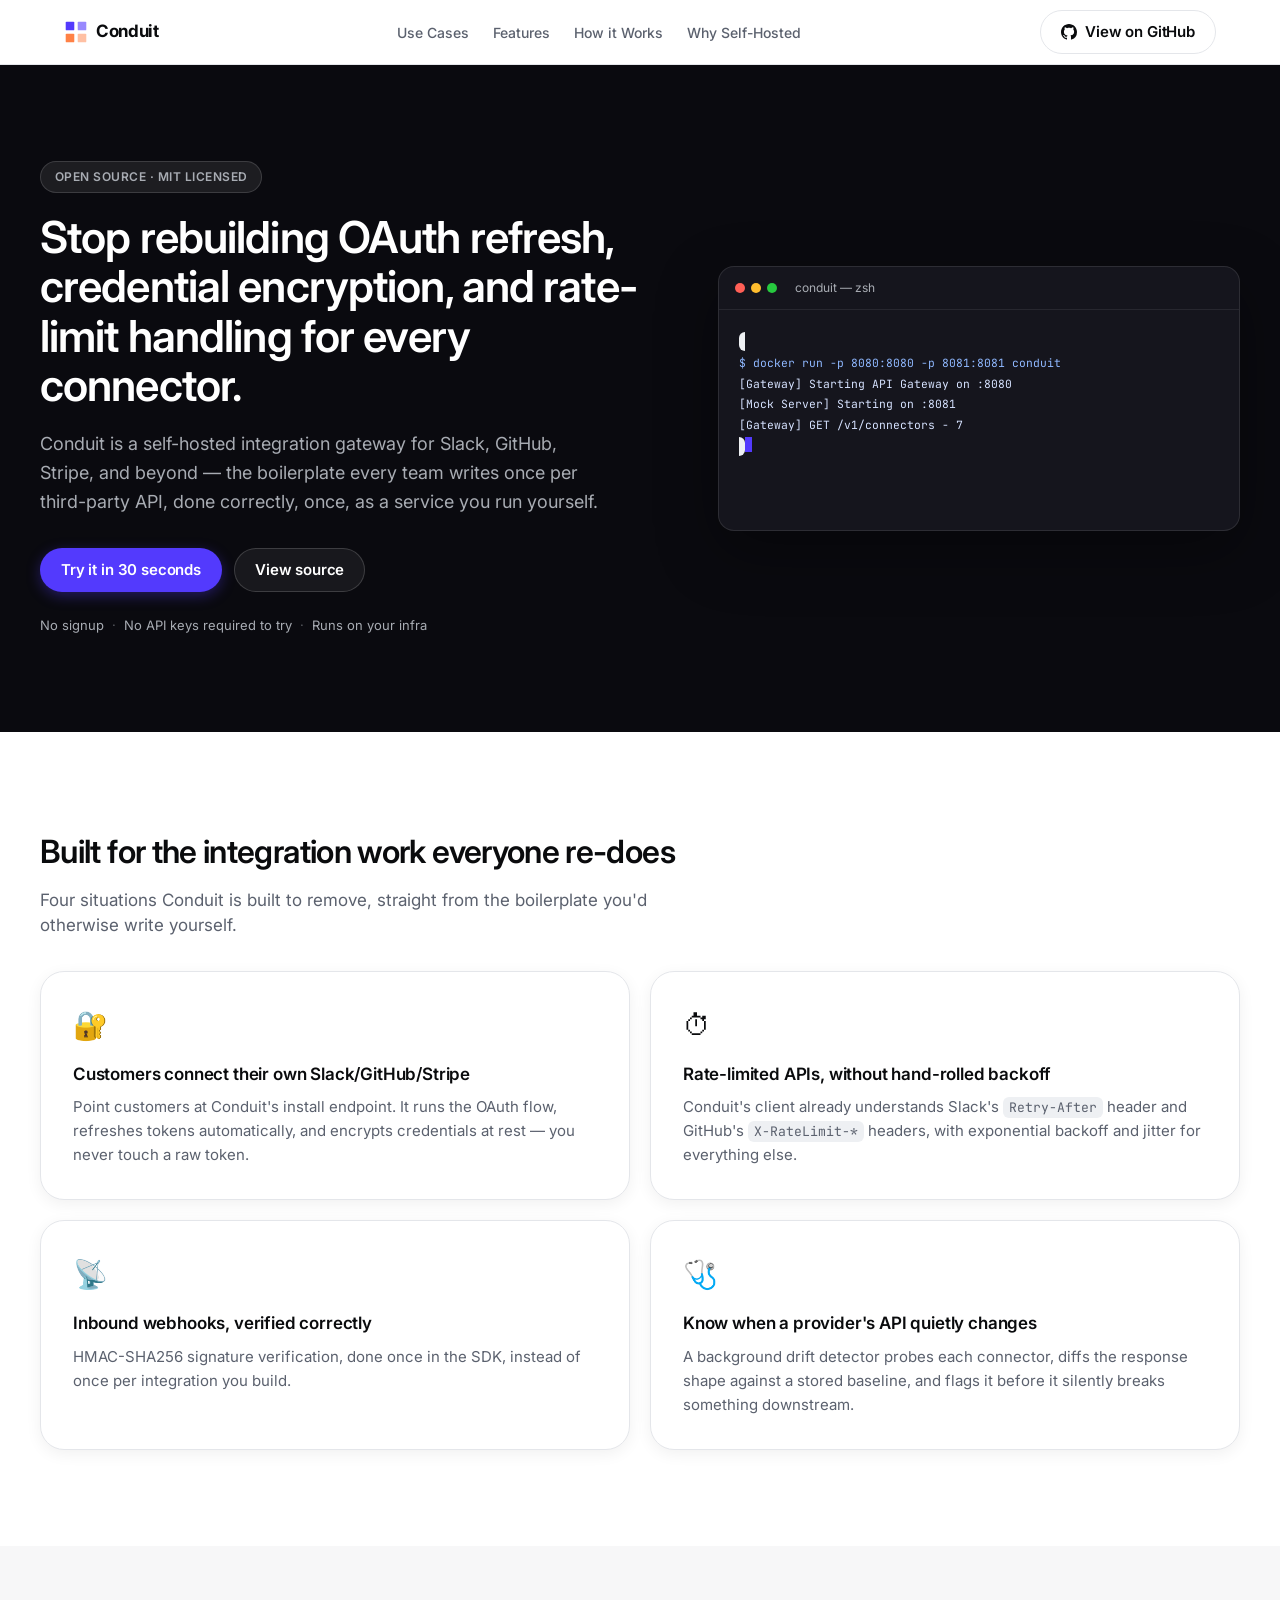
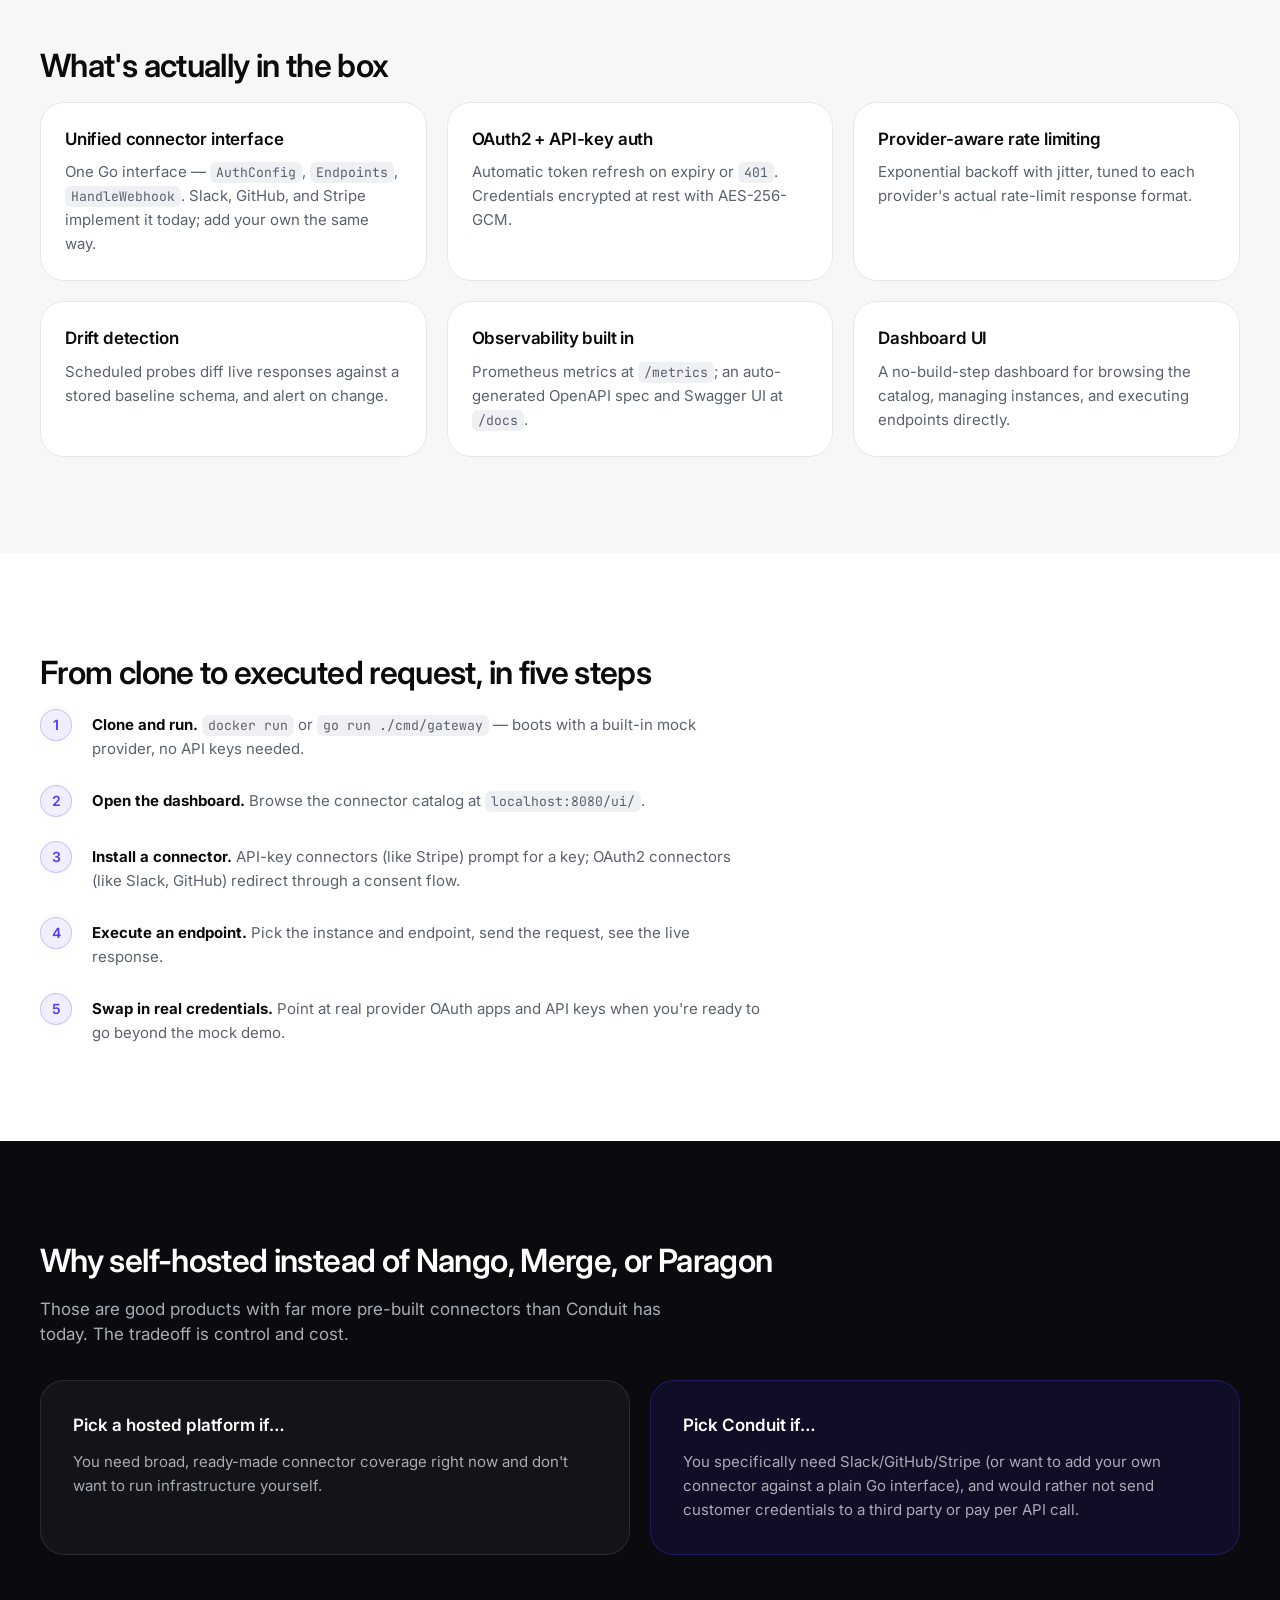
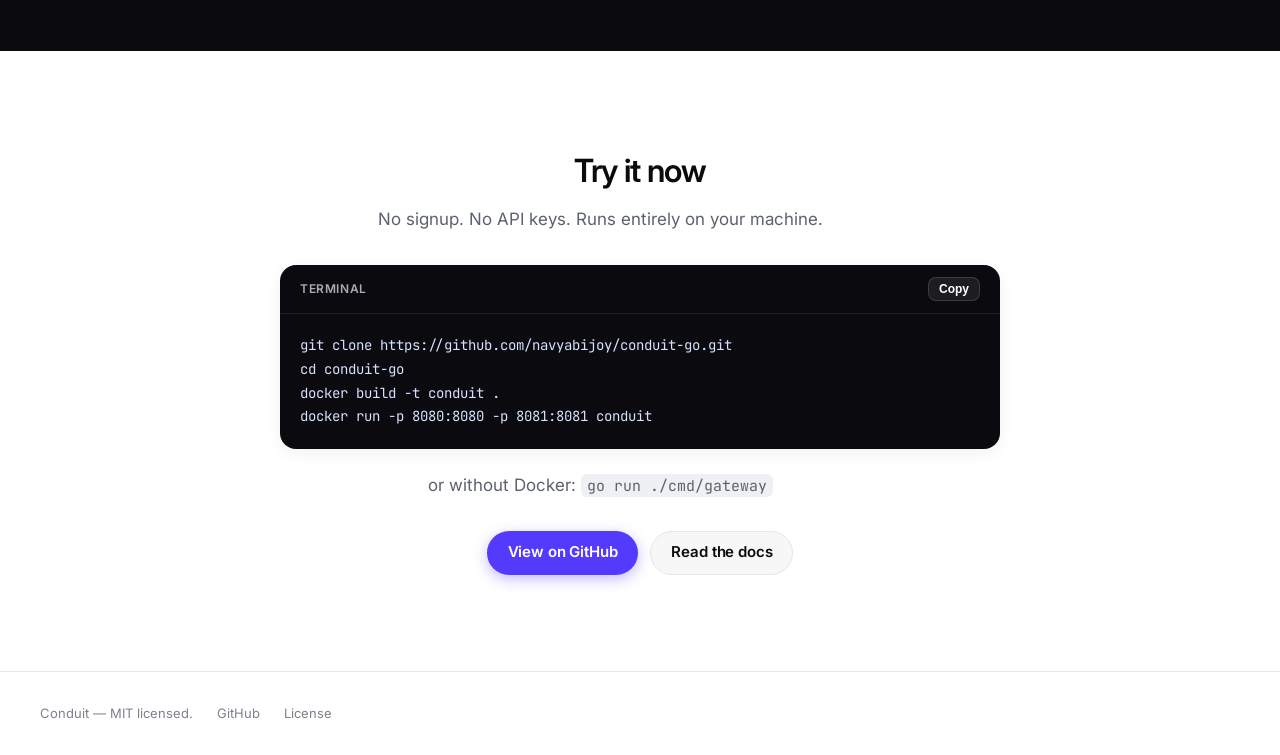
==== docs/index.html @ ed24e053 "Package Conduit for OSS self-hosting: Docker, license, landing page Add LICENSE (MIT), Dockerfile/.d" ====
<!DOCTYPE html>
<html lang="en">
<head>
  <meta charset="UTF-8" />
  <meta name="viewport" content="width=device-width, initial-scale=1.0" />
  <title>Conduit — Self-Hosted Integration Gateway</title>
  <meta name="description" content="A self-hosted integration gateway for Slack, GitHub, Stripe, and other third-party APIs. OAuth refresh, encrypted credential storage, and rate-limit handling — done once, run yourself." />
  <link rel="preconnect" href="https://fonts.googleapis.com" />
  <link rel="preconnect" href="https://fonts.gstatic.com" crossorigin />
  <link href="https://fonts.googleapis.com/css2?family=Inter:wght@400;500;600;700&family=JetBrains+Mono:wght@400;500&display=swap" rel="stylesheet" />
  <link rel="stylesheet" href="style.css" />
</head>
<body>

  <!-- ── Nav ── -->
  <header class="nav">
    <div class="nav-inner">
      <a href="#top" class="nav-brand">
        <svg viewBox="0 0 28 28" fill="none" xmlns="http://www.w3.org/2000/svg" aria-hidden="true" class="nav-logo">
          <rect x="2" y="2" width="10" height="10" rx="1" fill="#533AFD"/>
          <rect x="16" y="2" width="10" height="10" rx="1" fill="#533AFD" opacity="0.6"/>
          <rect x="2" y="16" width="10" height="10" rx="1" fill="#FF6118" opacity="0.8"/>
          <rect x="16" y="16" width="10" height="10" rx="1" fill="#FF6118" opacity="0.4"/>
        </svg>
        Conduit
      </a>
      <nav class="nav-links">
        <a href="#use-cases">Use Cases</a>
        <a href="#features">Features</a>
        <a href="#how-it-works">How it Works</a>
        <a href="#compare">Why Self-Hosted</a>
      </nav>
      <a href="https://github.com/navyabijoy/conduit-go" class="btn btn-outline nav-cta" target="_blank" rel="noopener">
        <svg viewBox="0 0 16 16" width="16" height="16" fill="currentColor" aria-hidden="true"><path d="M8 0C3.58 0 0 3.58 0 8c0 3.54 2.29 6.53 5.47 7.59.4.07.55-.17.55-.38 0-.19-.01-.82-.01-1.49-2.01.37-2.53-.49-2.69-.94-.09-.23-.48-.94-.82-1.13-.28-.15-.68-.52-.01-.53.63-.01 1.08.58 1.23.82.72 1.21 1.87.87 2.33.66.07-.52.28-.87.51-1.07-1.78-.2-3.64-.89-3.64-3.95 0-.87.31-1.59.82-2.15-.08-.2-.36-1.02.08-2.12 0 0 .67-.21 2.2.82.64-.18 1.32-.27 2-.27.68 0 1.36.09 2 .27 1.53-1.04 2.2-.82 2.2-.82.44 1.1.16 1.92.08 2.12.51.56.82 1.27.82 2.15 0 3.07-1.87 3.75-3.65 3.95.29.25.54.73.54 1.48 0 1.07-.02 1.93-.02 2.2 0 .21.15.46.55.38A8.01 8.01 0 0 0 16 8c0-4.42-3.58-8-8-8Z"/></svg>
        View on GitHub
      </a>
    </div>
  </header>

  <!-- ── Hero ── -->
  <section class="hero" id="top">
    <div class="hero-inner">
      <div class="hero-copy">
        <span class="badge-pill">Open source · MIT licensed</span>
        <h1>Stop rebuilding OAuth refresh, credential encryption, and rate-limit handling for every connector.</h1>
        <p class="hero-sub">Conduit is a self-hosted integration gateway for Slack, GitHub, Stripe, and beyond — the boilerplate every team writes once per third-party API, done correctly, once, as a service you run yourself.</p>
        <div class="hero-actions">
          <a href="#quickstart" class="btn btn-primary">Try it in 30 seconds</a>
          <a href="https://github.com/navyabijoy/conduit-go" class="btn btn-secondary" target="_blank" rel="noopener">View source</a>
        </div>
        <div class="hero-meta">
          <span>No signup</span><span class="dot">·</span><span>No API keys required to try</span><span class="dot">·</span><span>Runs on your infra</span>
        </div>
      </div>

      <div class="hero-visual" aria-hidden="true">
        <div class="terminal">
          <div class="terminal-bar">
            <span class="dot red"></span><span class="dot yellow"></span><span class="dot green"></span>
            <span class="terminal-title">conduit — zsh</span>
          </div>
          <pre class="terminal-body"><code id="terminal-code"></code><span class="cursor">&#8203;</span></pre>
        </div>
      </div>
    </div>
  </section>

  <!-- ── Use Cases ── -->
  <section class="section" id="use-cases">
    <div class="section-inner">
      <h2>Built for the integration work everyone re-does</h2>
      <p class="section-lead">Four situations Conduit is built to remove, straight from the boilerplate you'd otherwise write yourself.</p>
      <div class="grid grid-2">
        <div class="feature-card">
          <div class="feature-icon">🔐</div>
          <h3>Customers connect their own Slack/GitHub/Stripe</h3>
          <p>Point customers at Conduit's install endpoint. It runs the OAuth flow, refreshes tokens automatically, and encrypts credentials at rest — you never touch a raw token.</p>
        </div>
        <div class="feature-card">
          <div class="feature-icon">⏱</div>
          <h3>Rate-limited APIs, without hand-rolled backoff</h3>
          <p>Conduit's client already understands Slack's <code>Retry-After</code> header and GitHub's <code>X-RateLimit-*</code> headers, with exponential backoff and jitter for everything else.</p>
        </div>
        <div class="feature-card">
          <div class="feature-icon">📡</div>
          <h3>Inbound webhooks, verified correctly</h3>
          <p>HMAC-SHA256 signature verification, done once in the SDK, instead of once per integration you build.</p>
        </div>
        <div class="feature-card">
          <div class="feature-icon">🩺</div>
          <h3>Know when a provider's API quietly changes</h3>
          <p>A background drift detector probes each connector, diffs the response shape against a stored baseline, and flags it before it silently breaks something downstream.</p>
        </div>
      </div>
    </div>
  </section>

  <!-- ── Features ── -->
  <section class="section section-alt" id="features">
    <div class="section-inner">
      <h2>What's actually in the box</h2>
      <div class="grid grid-3">
        <div class="feature-card feature-card--flat">
          <h3>Unified connector interface</h3>
          <p>One Go interface — <code>AuthConfig</code>, <code>Endpoints</code>, <code>HandleWebhook</code>. Slack, GitHub, and Stripe implement it today; add your own the same way.</p>
        </div>
        <div class="feature-card feature-card--flat">
          <h3>OAuth2 + API-key auth</h3>
          <p>Automatic token refresh on expiry or <code>401</code>. Credentials encrypted at rest with AES-256-GCM.</p>
        </div>
        <div class="feature-card feature-card--flat">
          <h3>Provider-aware rate limiting</h3>
          <p>Exponential backoff with jitter, tuned to each provider's actual rate-limit response format.</p>
        </div>
        <div class="feature-card feature-card--flat">
          <h3>Drift detection</h3>
          <p>Scheduled probes diff live responses against a stored baseline schema, and alert on change.</p>
        </div>
        <div class="feature-card feature-card--flat">
          <h3>Observability built in</h3>
          <p>Prometheus metrics at <code>/metrics</code>; an auto-generated OpenAPI spec and Swagger UI at <code>/docs</code>.</p>
        </div>
        <div class="feature-card feature-card--flat">
          <h3>Dashboard UI</h3>
          <p>A no-build-step dashboard for browsing the catalog, managing instances, and executing endpoints directly.</p>
        </div>
      </div>
    </div>
  </section>

  <!-- ── How it Works ── -->
  <section class="section" id="how-it-works">
    <div class="section-inner">
      <h2>From clone to executed request, in five steps</h2>
      <ol class="steps">
        <li><span class="step-num">1</span><div><strong>Clone and run.</strong> <code>docker run</code> or <code>go run ./cmd/gateway</code> — boots with a built-in mock provider, no API keys needed.</div></li>
        <li><span class="step-num">2</span><div><strong>Open the dashboard.</strong> Browse the connector catalog at <code>localhost:8080/ui/</code>.</div></li>
        <li><span class="step-num">3</span><div><strong>Install a connector.</strong> API-key connectors (like Stripe) prompt for a key; OAuth2 connectors (like Slack, GitHub) redirect through a consent flow.</div></li>
        <li><span class="step-num">4</span><div><strong>Execute an endpoint.</strong> Pick the instance and endpoint, send the request, see the live response.</div></li>
        <li><span class="step-num">5</span><div><strong>Swap in real credentials.</strong> Point at real provider OAuth apps and API keys when you're ready to go beyond the mock demo.</div></li>
      </ol>
    </div>
  </section>

  <!-- ── Why Self-Hosted ── -->
  <section class="section section-dark" id="compare">
    <div class="section-inner">
      <h2>Why self-hosted instead of Nango, Merge, or Paragon</h2>
      <p class="section-lead section-lead--dark">Those are good products with far more pre-built connectors than Conduit has today. The tradeoff is control and cost.</p>
      <div class="grid grid-2">
        <div class="compare-card">
          <h3>Pick a hosted platform if…</h3>
          <p>You need broad, ready-made connector coverage right now and don't want to run infrastructure yourself.</p>
        </div>
        <div class="compare-card compare-card--accent">
          <h3>Pick Conduit if…</h3>
          <p>You specifically need Slack/GitHub/Stripe (or want to add your own connector against a plain Go interface), and would rather not send customer credentials to a third party or pay per API call.</p>
        </div>
      </div>
    </div>
  </section>

  <!-- ── Quickstart / CTA ── -->
  <section class="section" id="quickstart">
    <div class="section-inner section-inner--narrow">
      <h2>Try it now</h2>
      <p class="section-lead">No signup. No API keys. Runs entirely on your machine.</p>
      <div class="code-block">
        <div class="code-block-header">
          <span>Terminal</span>
          <button class="copy-btn" id="copy-btn" type="button">Copy</button>
        </div>
        <pre><code id="quickstart-code">git clone https://github.com/navyabijoy/conduit-go.git
cd conduit-go
docker build -t conduit .
docker run -p 8080:8080 -p 8081:8081 conduit</code></pre>
      </div>
      <p class="section-lead" style="margin-top: var(--space-6);">or without Docker: <code>go run ./cmd/gateway</code></p>
      <div class="hero-actions" style="justify-content:center; margin-top: var(--space-8);">
        <a href="https://github.com/navyabijoy/conduit-go" class="btn btn-primary" target="_blank" rel="noopener">View on GitHub</a>
        <a href="https://github.com/navyabijoy/conduit-go#readme" class="btn btn-secondary" target="_blank" rel="noopener">Read the docs</a>
      </div>
    </div>
  </section>

  <!-- ── Footer ── -->
  <footer class="footer">
    <div class="footer-inner">
      <span>Conduit — MIT licensed.</span>
      <a href="https://github.com/navyabijoy/conduit-go" target="_blank" rel="noopener">GitHub</a>
      <a href="https://github.com/navyabijoy/conduit-go/blob/main/LICENSE" target="_blank" rel="noopener">License</a>
    </div>
  </footer>

  <script src="app.js"></script>
</body>
</html>
---- docs/style.css ----
/* ─────────────────────────────────────────────────────────────────────────────
   Conduit — Landing Page
   Structure/spacing/hierarchy inspired by DESIGN.md (editorial pacing, pill CTAs,
   single-accent scarcity, dark hero band); colors are Conduit's own brand
   (purple #533AFD / orange #FF6118), not Coinbase's.
───────────────────────────────────────────────────────────────────────────── */

*, *::before, *::after { box-sizing: border-box; margin: 0; padding: 0; }

:root {
  --accent: #533AFD;
  --accent-hover: #6B52FF;
  --accent-subtle: rgba(83, 58, 253, 0.08);
  --accent-border: rgba(83, 58, 253, 0.25);
  --orange: #FF6118;

  --ink: #0a0b0d;
  --body: #5b616e;
  --muted: #7c828a;
  --hairline: #e4e6ea;
  --hairline-soft: #eef0f3;
  --canvas: #ffffff;
  --surface-soft: #f7f7f8;
  --surface-dark: #0a0a0f;
  --surface-dark-elevated: #15151d;
  --on-dark: #ffffff;
  --on-dark-soft: #a8acb3;

  --space-2: 8px;
  --space-3: 12px;
  --space-4: 16px;
  --space-5: 20px;
  --space-6: 24px;
  --space-8: 32px;
  --space-10: 40px;
  --space-section: 96px;

  --radius-sm: 8px;
  --radius-md: 12px;
  --radius-lg: 16px;
  --radius-xl: 24px;
  --radius-pill: 100px;

  --shadow-soft: 0 4px 16px rgba(10, 10, 15, 0.06);
  --shadow-dark: 0 20px 60px rgba(0, 0, 0, 0.35);

  --font: "Inter", -apple-system, BlinkMacSystemFont, "Segoe UI", sans-serif;
  --mono: "JetBrains Mono", "SFMono-Regular", "Fira Mono", monospace;

  --ease-out: cubic-bezier(0.16, 1, 0.3, 1);
}

@media (prefers-reduced-motion: reduce) {
  *, *::before, *::after {
    animation-duration: 0.001ms !important;
    animation-iteration-count: 1 !important;
    transition-duration: 0.001ms !important;
    scroll-behavior: auto !important;
  }
}

html { scroll-behavior: smooth; }

body {
  font-family: var(--font);
  color: var(--ink);
  background: var(--canvas);
  -webkit-font-smoothing: antialiased;
  -moz-osx-font-smoothing: grayscale;
  line-height: 1.5;
}

a { color: inherit; text-decoration: none; }
code {
  font-family: var(--mono);
  font-size: 0.875em;
  background: var(--hairline-soft);
  padding: 2px 6px;
  border-radius: 6px;
}

a:focus-visible, button:focus-visible {
  outline: 2px solid var(--accent);
  outline-offset: 2px;
  border-radius: 4px;
}

/* ─── Nav ──────────────────────────────────────────────────────────────────── */
.nav {
  position: sticky;
  top: 0;
  z-index: 100;
  background: rgba(255, 255, 255, 0.85);
  backdrop-filter: blur(10px);
  border-bottom: 1px solid var(--hairline);
}
.nav-inner {
  max-width: 1200px;
  margin: 0 auto;
  height: 64px;
  padding: 0 var(--space-6);
  display: flex;
  align-items: center;
  justify-content: space-between;
  gap: var(--space-6);
}
.nav-brand {
  display: flex;
  align-items: center;
  gap: var(--space-2);
  font-weight: 700;
  font-size: 1.0625rem;
  letter-spacing: -0.02em;
}
.nav-logo { width: 24px; height: 24px; }
.nav-links {
  display: flex;
  gap: var(--space-6);
  font-size: 0.875rem;
  font-weight: 500;
  color: var(--body);
}
.nav-links a { transition: color 0.15s; }
.nav-links a:hover { color: var(--ink); }
.nav-cta { flex-shrink: 0; }

@media (max-width: 860px) {
  .nav-links { display: none; }
}

/* ─── Buttons ──────────────────────────────────────────────────────────────── */
.btn {
  display: inline-flex;
  align-items: center;
  justify-content: center;
  gap: var(--space-2);
  height: 44px;
  padding: 0 var(--space-5);
  border-radius: var(--radius-pill);
  font-size: 0.9375rem;
  font-weight: 600;
  letter-spacing: -0.01em;
  border: 1px solid transparent;
  cursor: pointer;
  transition: transform 0.15s var(--ease-out), box-shadow 0.15s, background 0.15s, border-color 0.15s;
  white-space: nowrap;
}
.btn-primary {
  background: var(--accent);
  color: #fff;
  box-shadow: 0 4px 14px rgba(83, 58, 253, 0.35);
}
.btn-primary:hover { background: var(--accent-hover); transform: translateY(-1px); }
.btn-secondary {
  background: var(--surface-soft);
  color: var(--ink);
  border-color: var(--hairline);
}
.btn-secondary:hover { border-color: var(--body); }
.btn-outline {
  background: transparent;
  color: var(--ink);
  border-color: var(--hairline);
}
.btn-outline:hover { border-color: var(--body); background: var(--surface-soft); }

/* ─── Hero ─────────────────────────────────────────────────────────────────── */
.hero {
  background: var(--surface-dark);
  color: var(--on-dark);
  padding: var(--space-section) var(--space-6);
  overflow: hidden;
}
.hero-inner {
  max-width: 1200px;
  margin: 0 auto;
  display: grid;
  grid-template-columns: 1.1fr 0.9fr;
  gap: var(--space-10);
  align-items: center;
}
.hero-copy {
  animation: fadeUp 0.6s var(--ease-out) backwards;
}
.badge-pill {
  display: inline-flex;
  align-items: center;
  font-size: 0.75rem;
  font-weight: 600;
  letter-spacing: 0.04em;
  text-transform: uppercase;
  background: rgba(255, 255, 255, 0.08);
  border: 1px solid rgba(255, 255, 255, 0.14);
  color: var(--on-dark-soft);
  padding: 6px 14px;
  border-radius: var(--radius-pill);
  margin-bottom: var(--space-5);
}
.hero h1 {
  font-size: 2.75rem;
  font-weight: 600;
  line-height: 1.12;
  letter-spacing: -0.02em;
  margin-bottom: var(--space-5);
}
.hero-sub {
  font-size: 1.125rem;
  color: var(--on-dark-soft);
  line-height: 1.6;
  max-width: 560px;
  margin-bottom: var(--space-8);
}
.hero-actions { display: flex; gap: var(--space-3); flex-wrap: wrap; }
.hero .btn-secondary { background: rgba(255,255,255,0.06); color: var(--on-dark); border-color: rgba(255,255,255,0.16); }
.hero .btn-secondary:hover { border-color: rgba(255,255,255,0.35); }
.hero-meta {
  margin-top: var(--space-6);
  display: flex;
  gap: var(--space-2);
  align-items: center;
  font-size: 0.8125rem;
  color: var(--on-dark-soft);
  flex-wrap: wrap;
}
.hero-meta .dot { opacity: 0.5; }

.hero-visual {
  animation: fadeUp 0.6s var(--ease-out) 0.1s backwards;
}
.terminal {
  background: var(--surface-dark-elevated);
  border: 1px solid rgba(255,255,255,0.1);
  border-radius: var(--radius-lg);
  box-shadow: var(--shadow-dark);
  overflow: hidden;
}
.terminal-bar {
  display: flex;
  align-items: center;
  gap: 6px;
  padding: var(--space-3) var(--space-4);
  border-bottom: 1px solid rgba(255,255,255,0.08);
}
.terminal-bar .dot { width: 10px; height: 10px; border-radius: 50%; }
.terminal-bar .dot.red { background: #ff5f56; }
.terminal-bar .dot.yellow { background: #ffbd2e; }
.terminal-bar .dot.green { background: #27c93f; }
.terminal-title {
  margin-left: var(--space-3);
  font-size: 0.75rem;
  color: var(--on-dark-soft);
}
.terminal-body {
  padding: var(--space-5);
  font-family: var(--mono);
  font-size: 0.8125rem;
  line-height: 1.8;
  color: #d6e2ff;
  min-height: 220px;
  white-space: pre-wrap;
  word-break: break-word;
}
.terminal-body .prompt { color: #8fb8ff; }
.cursor {
  display: inline-block;
  width: 7px;
  height: 15px;
  background: var(--accent);
  vertical-align: -2px;
  animation: blink 1s step-end infinite;
}
@keyframes blink { 50% { opacity: 0; } }
@keyframes fadeUp {
  from { opacity: 0; transform: translateY(10px); }
  to   { opacity: 1; transform: translateY(0); }
}

@media (max-width: 900px) {
  .hero-inner { grid-template-columns: 1fr; }
  .hero h1 { font-size: 2.1rem; }
}

/* ─── Sections ─────────────────────────────────────────────────────────────── */
.section { padding: var(--space-section) var(--space-6); }
.section-alt { background: var(--surface-soft); }
.section-dark { background: var(--surface-dark); color: var(--on-dark); }
.section-inner { max-width: 1200px; margin: 0 auto; }
.section-inner--narrow { max-width: 720px; text-align: center; }

.section h2 {
  font-size: 2rem;
  font-weight: 600;
  letter-spacing: -0.02em;
  margin-bottom: var(--space-3);
}
.section-lead {
  font-size: 1.0625rem;
  color: var(--body);
  max-width: 640px;
  margin-bottom: var(--space-8);
}
.section-lead--dark { color: var(--on-dark-soft); }

/* ─── Grids & Cards ────────────────────────────────────────────────────────── */
.grid { display: grid; gap: var(--space-5); }
.grid-2 { grid-template-columns: repeat(2, 1fr); }
.grid-3 { grid-template-columns: repeat(3, 1fr); }
@media (max-width: 860px) {
  .grid-2, .grid-3 { grid-template-columns: 1fr; }
}

.feature-card {
  background: var(--canvas);
  border: 1px solid var(--hairline);
  border-radius: var(--radius-xl);
  padding: var(--space-8);
  box-shadow: var(--shadow-soft);
  transition: transform 0.2s var(--ease-out), box-shadow 0.2s;
}
/* Content is visible by default — JS opts individual cards into a pre-reveal
   hidden state (see app.js) only for cards it can guarantee it will animate
   back in. This avoids permanently-invisible content if IntersectionObserver
   never fires (slow scroll, crawlers, screenshot tools). */
.feature-card.pre-reveal { opacity: 0; transform: translateY(10px); }
.feature-card.in-view {
  animation: fadeUp 0.5s var(--ease-out) forwards;
}
.feature-card:hover { transform: translateY(-3px); box-shadow: 0 10px 30px rgba(10,10,15,0.1); }
.feature-icon { font-size: 1.75rem; margin-bottom: var(--space-4); }
.feature-card h3 { font-size: 1.0625rem; font-weight: 600; margin-bottom: var(--space-2); letter-spacing: -0.01em; }
.feature-card p { color: var(--body); font-size: 0.9375rem; line-height: 1.6; }

.feature-card--flat { padding: var(--space-6); box-shadow: none; }

.compare-card {
  background: rgba(255,255,255,0.04);
  border: 1px solid rgba(255,255,255,0.1);
  border-radius: var(--radius-xl);
  padding: var(--space-8);
}
.compare-card h3 { font-size: 1.0625rem; font-weight: 600; margin-bottom: var(--space-3); }
.compare-card p { color: var(--on-dark-soft); font-size: 0.9375rem; line-height: 1.6; }
.compare-card--accent { border-color: var(--accent-border); background: rgba(83,58,253,0.1); }

/* ─── Steps ────────────────────────────────────────────────────────────────── */
.steps { list-style: none; display: flex; flex-direction: column; gap: var(--space-6); max-width: 720px; }
.steps li { display: flex; gap: var(--space-5); align-items: flex-start; }
.step-num {
  flex-shrink: 0;
  width: 32px;
  height: 32px;
  border-radius: 50%;
  background: var(--accent-subtle);
  color: var(--accent);
  border: 1px solid var(--accent-border);
  display: flex;
  align-items: center;
  justify-content: center;
  font-weight: 600;
  font-size: 0.875rem;
}
.steps li div { color: var(--body); font-size: 0.9375rem; line-height: 1.6; padding-top: 4px; }
.steps li strong { color: var(--ink); }

/* ─── Code block ───────────────────────────────────────────────────────────── */
.code-block {
  background: var(--surface-dark);
  border-radius: var(--radius-lg);
  overflow: hidden;
  text-align: left;
  box-shadow: var(--shadow-soft);
}
.code-block-header {
  display: flex;
  justify-content: space-between;
  align-items: center;
  padding: var(--space-3) var(--space-5);
  border-bottom: 1px solid rgba(255,255,255,0.08);
  color: var(--on-dark-soft);
  font-size: 0.75rem;
  font-weight: 600;
  text-transform: uppercase;
  letter-spacing: 0.05em;
}
.copy-btn {
  background: rgba(255,255,255,0.08);
  border: 1px solid rgba(255,255,255,0.14);
  color: var(--on-dark);
  border-radius: var(--radius-sm);
  padding: 4px 10px;
  font-size: 0.75rem;
  font-weight: 600;
  cursor: pointer;
  transition: background 0.15s;
  text-transform: none;
  letter-spacing: 0;
}
.copy-btn:hover { background: rgba(255,255,255,0.16); }
.code-block pre {
  padding: var(--space-5);
  margin: 0;
  overflow-x: auto;
}
.code-block code {
  background: none;
  padding: 0;
  font-size: 0.875rem;
  color: #d6e2ff;
  line-height: 1.7;
}

/* ─── Footer ───────────────────────────────────────────────────────────────── */
.footer {
  border-top: 1px solid var(--hairline);
  padding: var(--space-8) var(--space-6);
}
.footer-inner {
  max-width: 1200px;
  margin: 0 auto;
  display: flex;
  gap: var(--space-6);
  align-items: center;
  color: var(--muted);
  font-size: 0.8125rem;
  flex-wrap: wrap;
}
.footer-inner a { transition: color 0.15s; }
.footer-inner a:hover { color: var(--ink); }
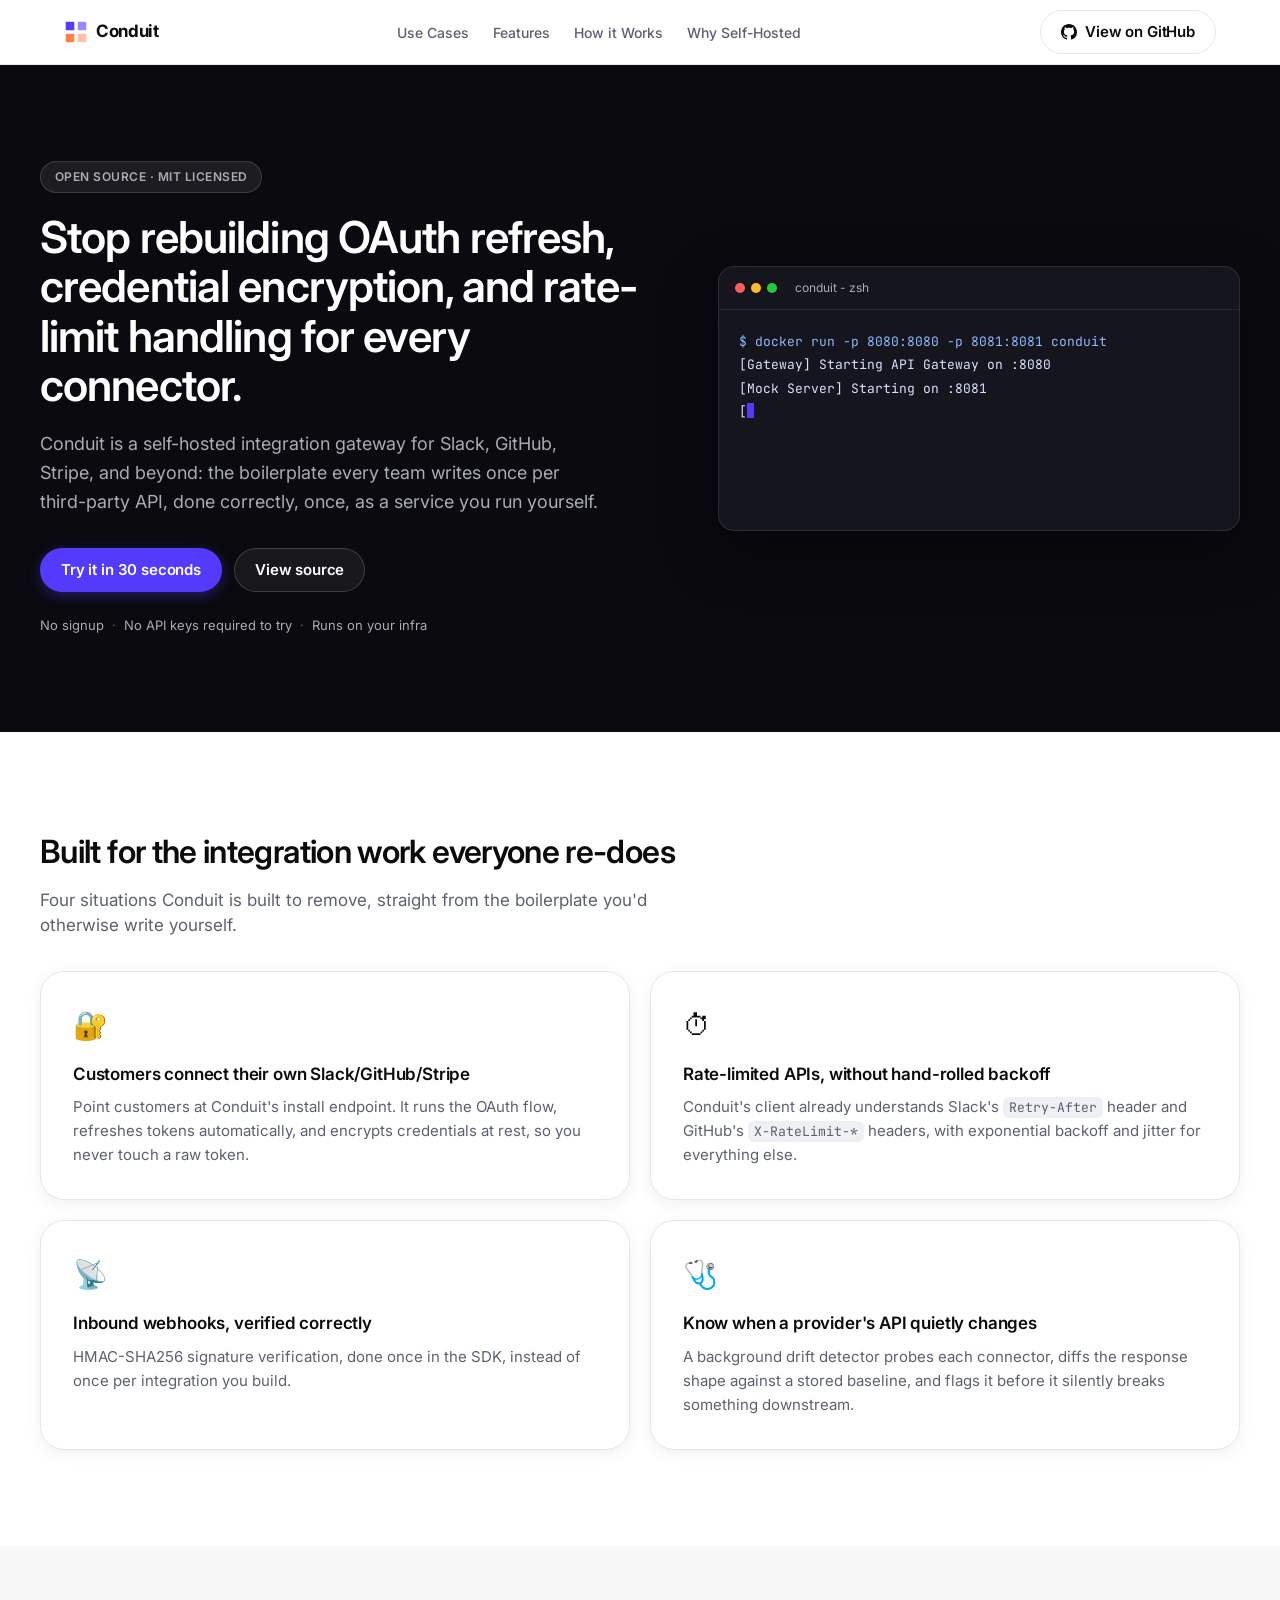
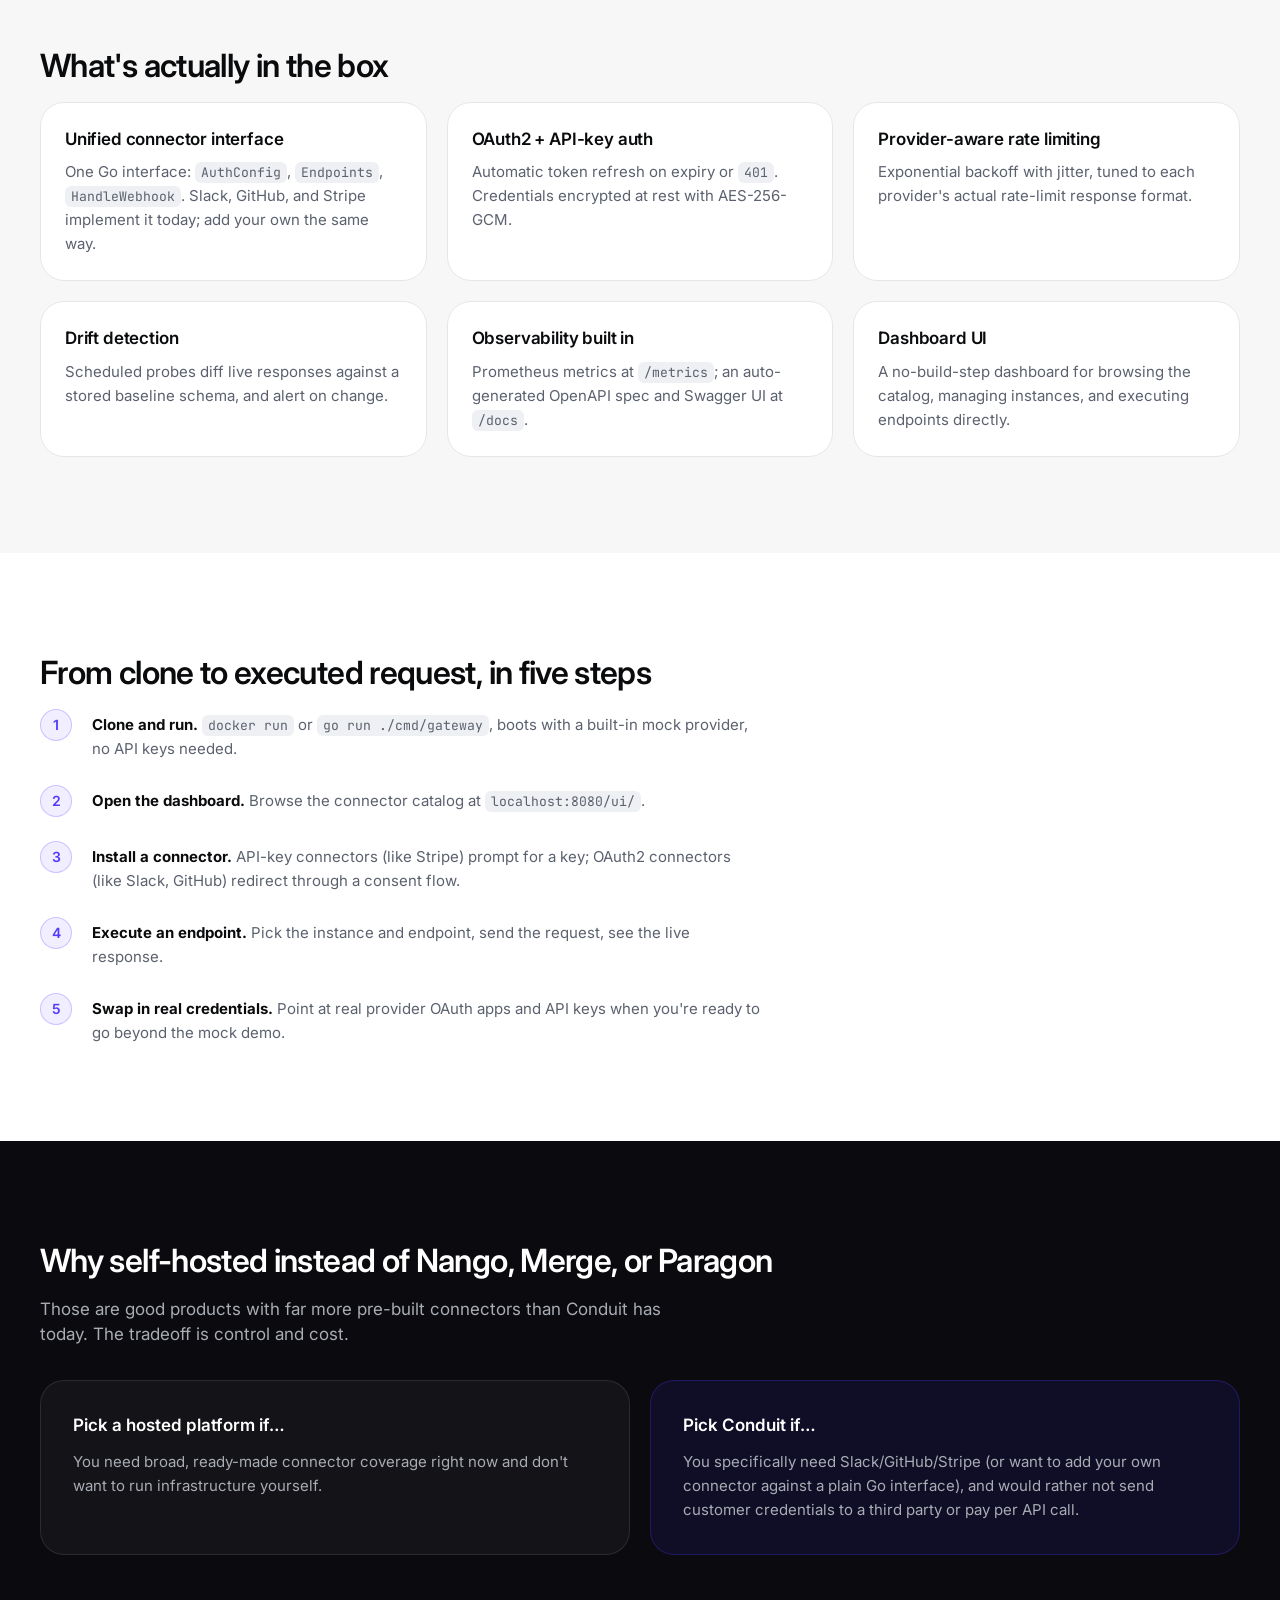
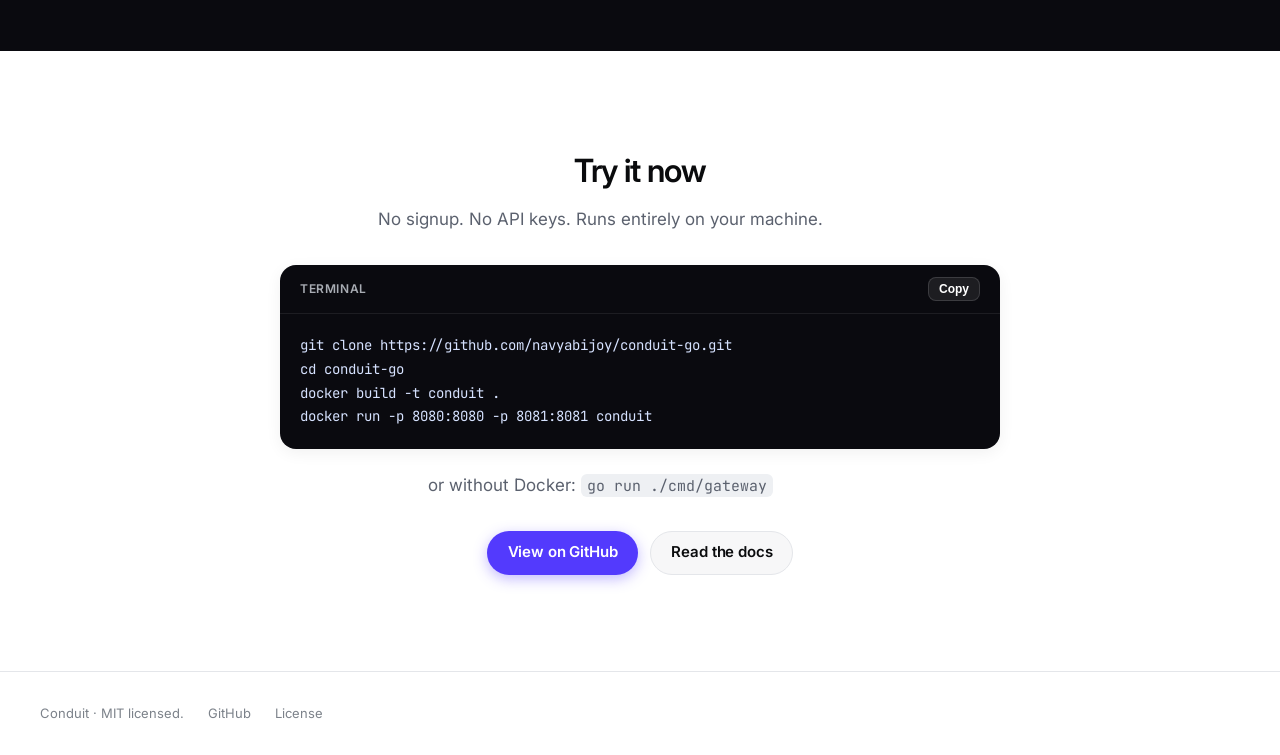
==== commit e13e44d7: "Fix terminal cursor rendering artifact and remove em dashes from landing page Block-level <div> line" ====
--- a/docs/index.html
+++ b/docs/index.html
@@ -3,8 +3,8 @@
 <head>
   <meta charset="UTF-8" />
   <meta name="viewport" content="width=device-width, initial-scale=1.0" />
-  <title>Conduit — Self-Hosted Integration Gateway</title>
-  <meta name="description" content="A self-hosted integration gateway for Slack, GitHub, Stripe, and other third-party APIs. OAuth refresh, encrypted credential storage, and rate-limit handling — done once, run yourself." />
+  <title>Conduit: Self-Hosted Integration Gateway</title>
+  <meta name="description" content="A self-hosted integration gateway for Slack, GitHub, Stripe, and other third-party APIs. OAuth refresh, encrypted credential storage, and rate-limit handling, done once, run yourself." />
   <link rel="preconnect" href="https://fonts.googleapis.com" />
   <link rel="preconnect" href="https://fonts.gstatic.com" crossorigin />
   <link href="https://fonts.googleapis.com/css2?family=Inter:wght@400;500;600;700&family=JetBrains+Mono:wght@400;500&display=swap" rel="stylesheet" />
@@ -43,7 +43,7 @@
       <div class="hero-copy">
         <span class="badge-pill">Open source · MIT licensed</span>
         <h1>Stop rebuilding OAuth refresh, credential encryption, and rate-limit handling for every connector.</h1>
-        <p class="hero-sub">Conduit is a self-hosted integration gateway for Slack, GitHub, Stripe, and beyond — the boilerplate every team writes once per third-party API, done correctly, once, as a service you run yourself.</p>
+        <p class="hero-sub">Conduit is a self-hosted integration gateway for Slack, GitHub, Stripe, and beyond: the boilerplate every team writes once per third-party API, done correctly, once, as a service you run yourself.</p>
         <div class="hero-actions">
           <a href="#quickstart" class="btn btn-primary">Try it in 30 seconds</a>
           <a href="https://github.com/navyabijoy/conduit-go" class="btn btn-secondary" target="_blank" rel="noopener">View source</a>
@@ -57,9 +57,9 @@
         <div class="terminal">
           <div class="terminal-bar">
             <span class="dot red"></span><span class="dot yellow"></span><span class="dot green"></span>
-            <span class="terminal-title">conduit — zsh</span>
+            <span class="terminal-title">conduit - zsh</span>
           </div>
-          <pre class="terminal-body"><code id="terminal-code"></code><span class="cursor">&#8203;</span></pre>
+          <pre class="terminal-body"><code id="terminal-code"></code><span class="cursor"></span></pre>
         </div>
       </div>
     </div>
@@ -74,7 +74,7 @@
         <div class="feature-card">
           <div class="feature-icon">🔐</div>
           <h3>Customers connect their own Slack/GitHub/Stripe</h3>
-          <p>Point customers at Conduit's install endpoint. It runs the OAuth flow, refreshes tokens automatically, and encrypts credentials at rest — you never touch a raw token.</p>
+          <p>Point customers at Conduit's install endpoint. It runs the OAuth flow, refreshes tokens automatically, and encrypts credentials at rest, so you never touch a raw token.</p>
         </div>
         <div class="feature-card">
           <div class="feature-icon">⏱</div>
@@ -102,7 +102,7 @@
       <div class="grid grid-3">
         <div class="feature-card feature-card--flat">
           <h3>Unified connector interface</h3>
-          <p>One Go interface — <code>AuthConfig</code>, <code>Endpoints</code>, <code>HandleWebhook</code>. Slack, GitHub, and Stripe implement it today; add your own the same way.</p>
+          <p>One Go interface: <code>AuthConfig</code>, <code>Endpoints</code>, <code>HandleWebhook</code>. Slack, GitHub, and Stripe implement it today; add your own the same way.</p>
         </div>
         <div class="feature-card feature-card--flat">
           <h3>OAuth2 + API-key auth</h3>
@@ -133,7 +133,7 @@
     <div class="section-inner">
       <h2>From clone to executed request, in five steps</h2>
       <ol class="steps">
-        <li><span class="step-num">1</span><div><strong>Clone and run.</strong> <code>docker run</code> or <code>go run ./cmd/gateway</code> — boots with a built-in mock provider, no API keys needed.</div></li>
+        <li><span class="step-num">1</span><div><strong>Clone and run.</strong> <code>docker run</code> or <code>go run ./cmd/gateway</code>, boots with a built-in mock provider, no API keys needed.</div></li>
         <li><span class="step-num">2</span><div><strong>Open the dashboard.</strong> Browse the connector catalog at <code>localhost:8080/ui/</code>.</div></li>
         <li><span class="step-num">3</span><div><strong>Install a connector.</strong> API-key connectors (like Stripe) prompt for a key; OAuth2 connectors (like Slack, GitHub) redirect through a consent flow.</div></li>
         <li><span class="step-num">4</span><div><strong>Execute an endpoint.</strong> Pick the instance and endpoint, send the request, see the live response.</div></li>
@@ -186,7 +186,7 @@
   <!-- ── Footer ── -->
   <footer class="footer">
     <div class="footer-inner">
-      <span>Conduit — MIT licensed.</span>
+      <span>Conduit &middot; MIT licensed.</span>
       <a href="https://github.com/navyabijoy/conduit-go" target="_blank" rel="noopener">GitHub</a>
       <a href="https://github.com/navyabijoy/conduit-go/blob/main/LICENSE" target="_blank" rel="noopener">License</a>
     </div>
--- a/docs/style.css
+++ b/docs/style.css
@@ -1,5 +1,5 @@
 /* ─────────────────────────────────────────────────────────────────────────────
-   Conduit — Landing Page
+   Conduit - Landing Page
    Structure/spacing/hierarchy inspired by DESIGN.md (editorial pacing, pill CTAs,
    single-accent scarcity, dark hero band); colors are Conduit's own brand
    (purple #533AFD / orange #FF6118), not Coinbase's.
@@ -260,6 +260,16 @@
   white-space: pre-wrap;
   word-break: break-word;
 }
+/* Reset the global inline-code style (background/padding/radius) for the
+   terminal transcript — that styling is meant for prose snippets like
+   <code>AuthConfig</code>, not this multi-line block. */
+.terminal-body code {
+  background: none;
+  padding: 0;
+  border-radius: 0;
+  font-size: inherit;
+  color: inherit;
+}
 .terminal-body .prompt { color: #8fb8ff; }
 .cursor {
   display: inline-block;
@@ -317,7 +327,7 @@
   box-shadow: var(--shadow-soft);
   transition: transform 0.2s var(--ease-out), box-shadow 0.2s;
 }
-/* Content is visible by default — JS opts individual cards into a pre-reveal
+/* Content is visible by default; JS opts individual cards into a pre-reveal
    hidden state (see app.js) only for cards it can guarantee it will animate
    back in. This avoids permanently-invisible content if IntersectionObserver
    never fires (slow scroll, crawlers, screenshot tools). */
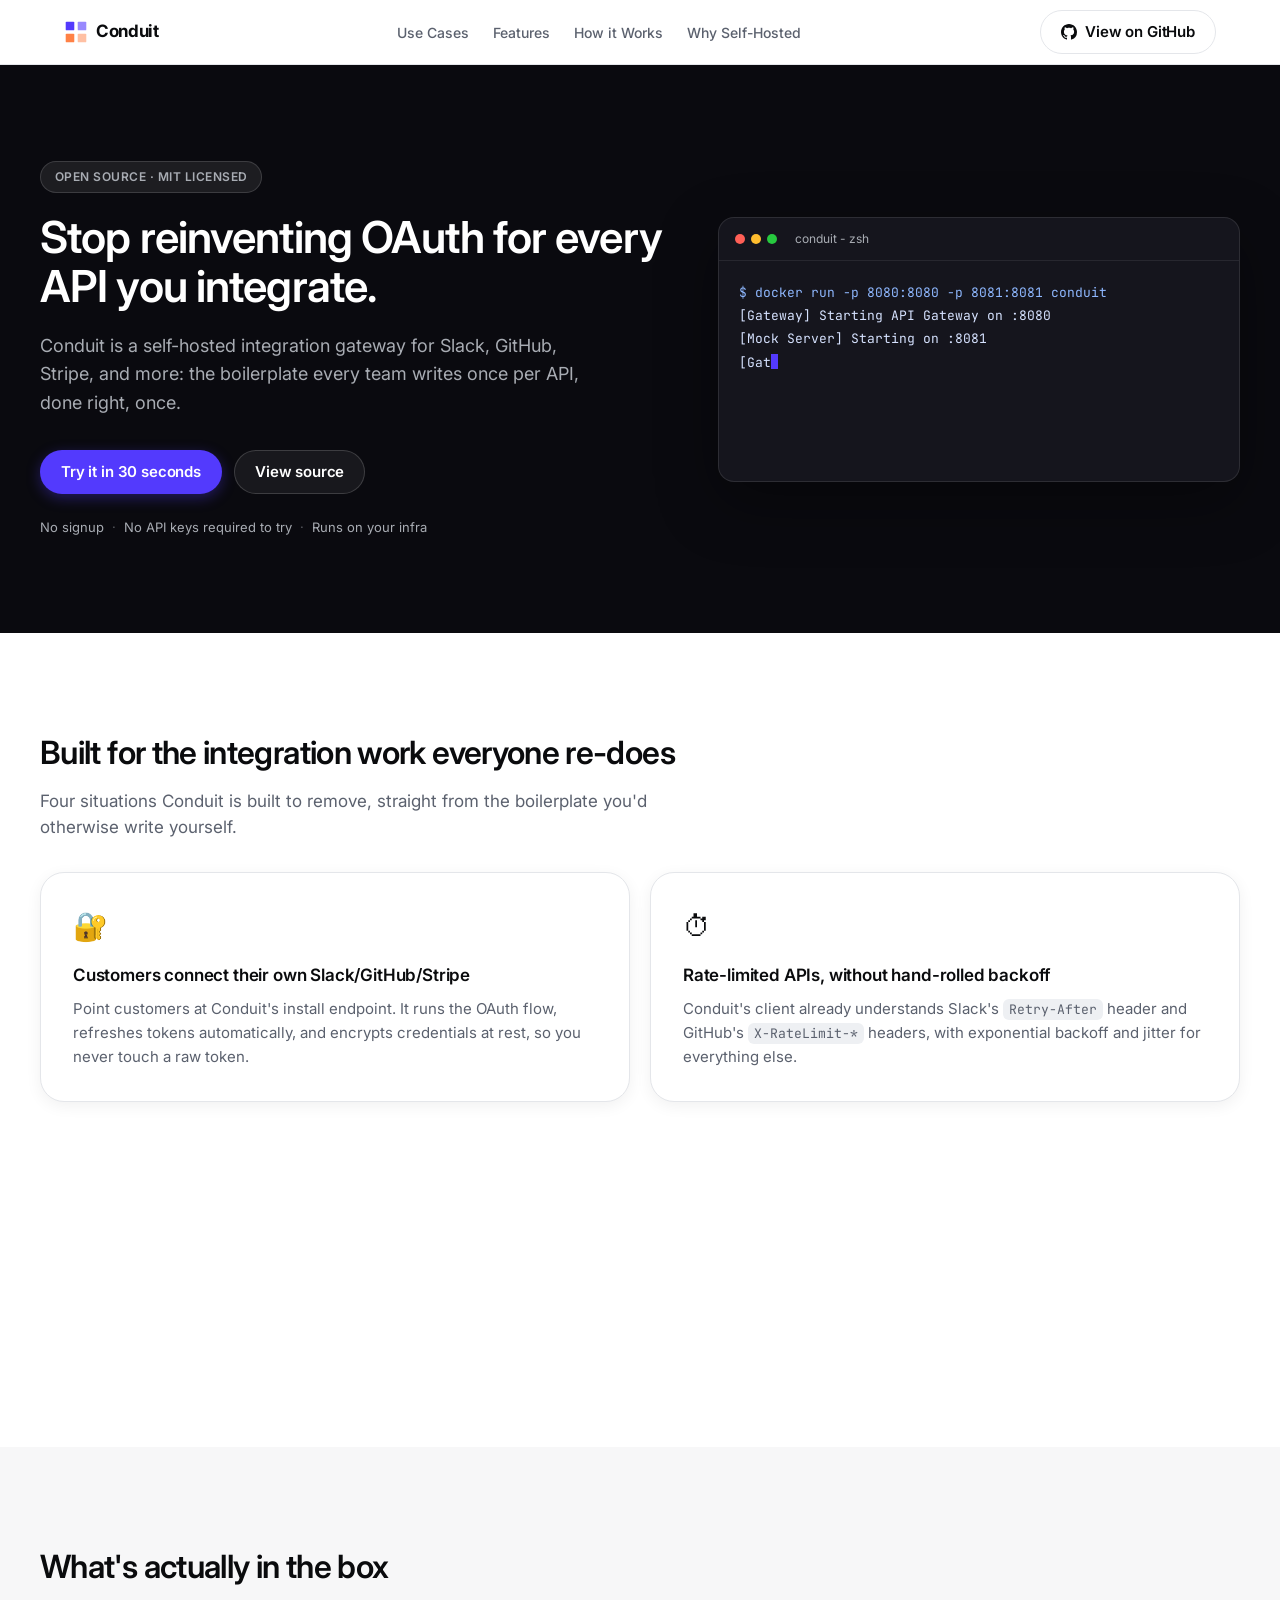
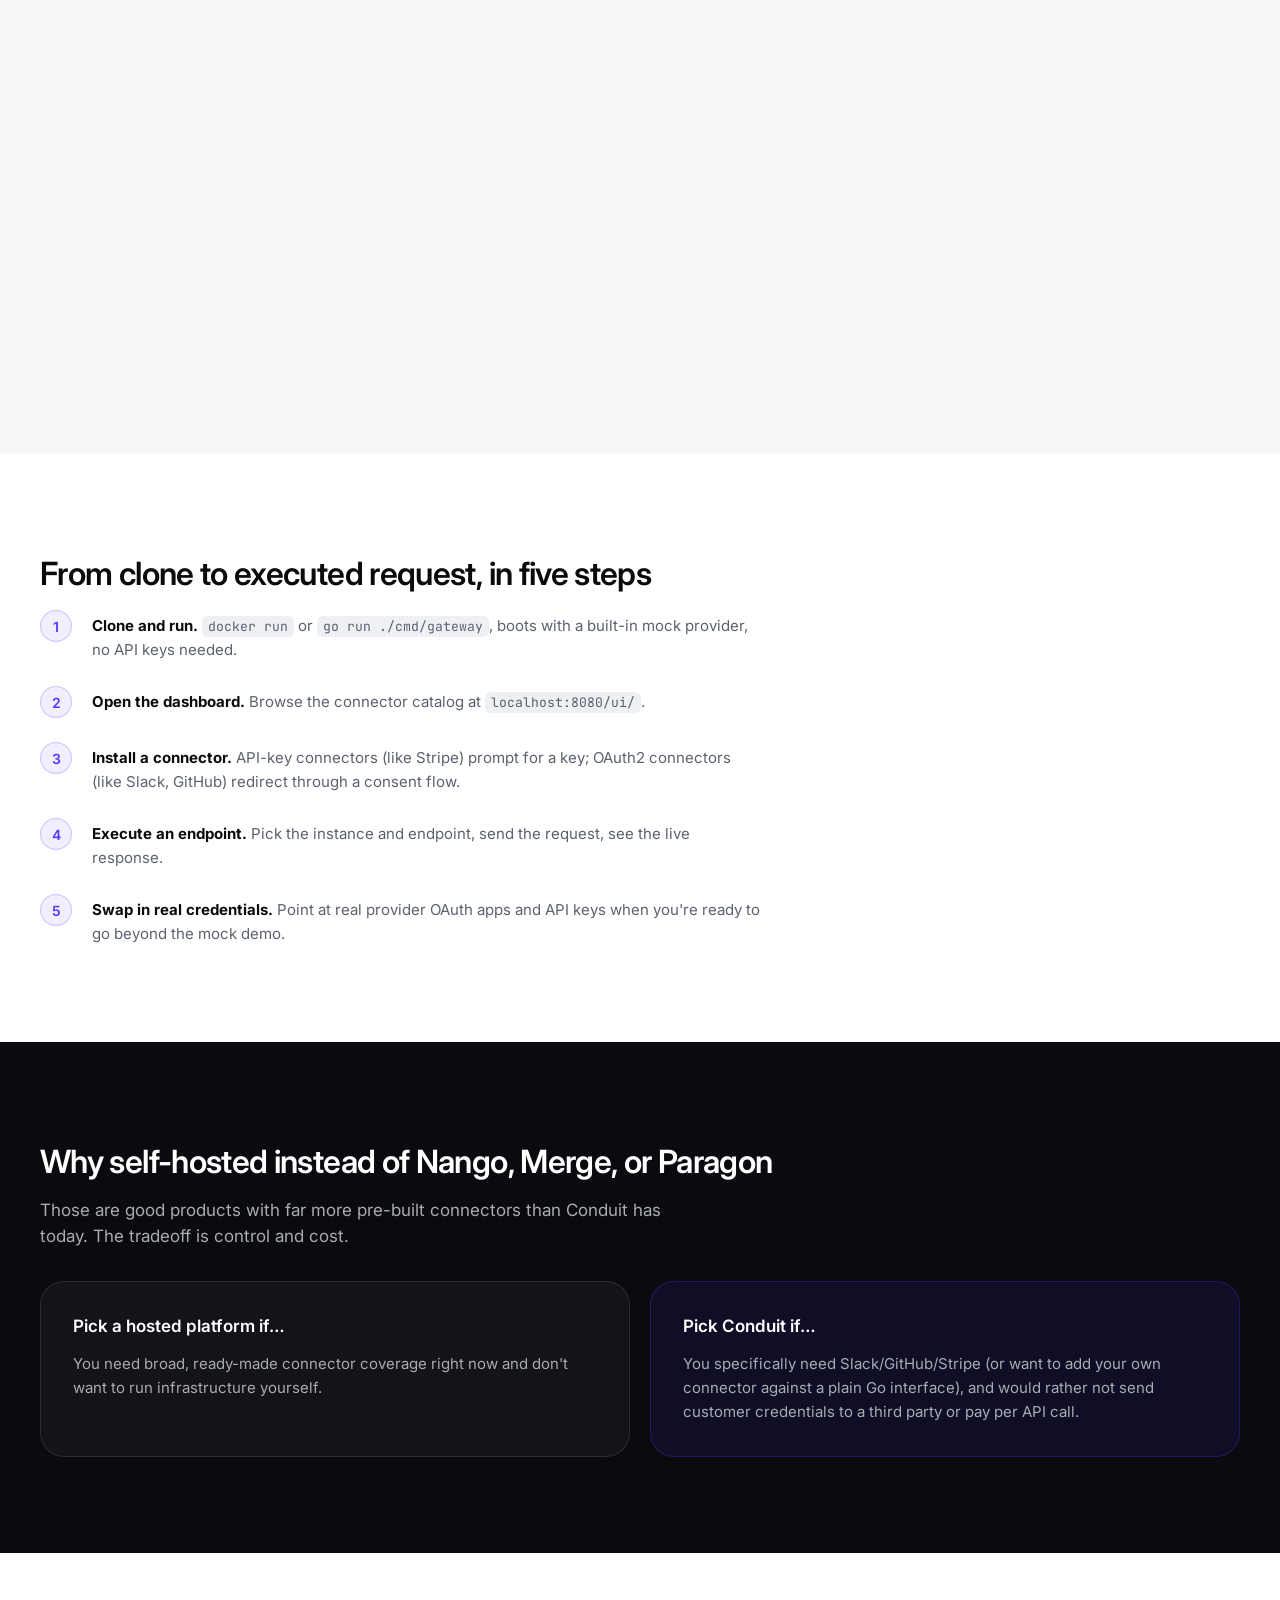
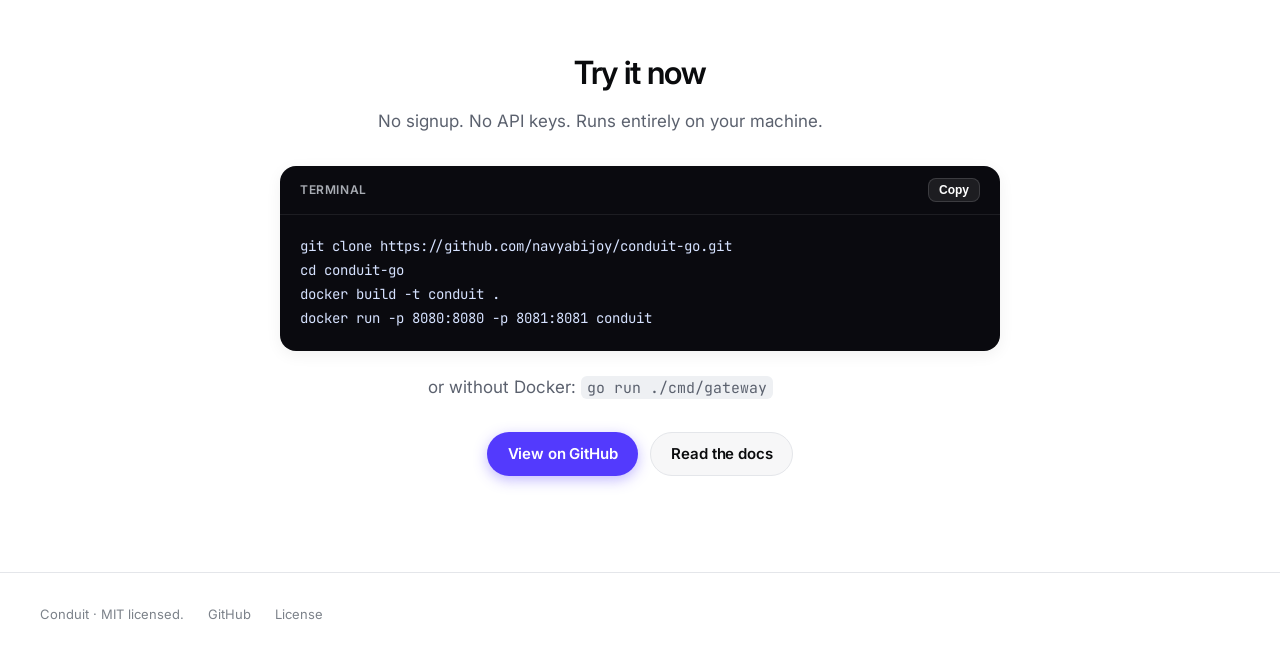
==== commit 92e840c8: "Revise hero section text for clarity Updated the hero section text to clarify the purpose of Conduit" ====
--- a/docs/index.html
+++ b/docs/index.html
@@ -42,8 +42,8 @@
     <div class="hero-inner">
       <div class="hero-copy">
         <span class="badge-pill">Open source · MIT licensed</span>
-        <h1>Stop rebuilding OAuth refresh, credential encryption, and rate-limit handling for every connector.</h1>
-        <p class="hero-sub">Conduit is a self-hosted integration gateway for Slack, GitHub, Stripe, and beyond: the boilerplate every team writes once per third-party API, done correctly, once, as a service you run yourself.</p>
+        <h1>Stop reinventing OAuth for every API you integrate.</h1>
+        <p class="hero-sub">Conduit is a self-hosted integration gateway for Slack, GitHub, Stripe, and more: the boilerplate every team writes once per API, done right, once.</p>
         <div class="hero-actions">
           <a href="#quickstart" class="btn btn-primary">Try it in 30 seconds</a>
           <a href="https://github.com/navyabijoy/conduit-go" class="btn btn-secondary" target="_blank" rel="noopener">View source</a>
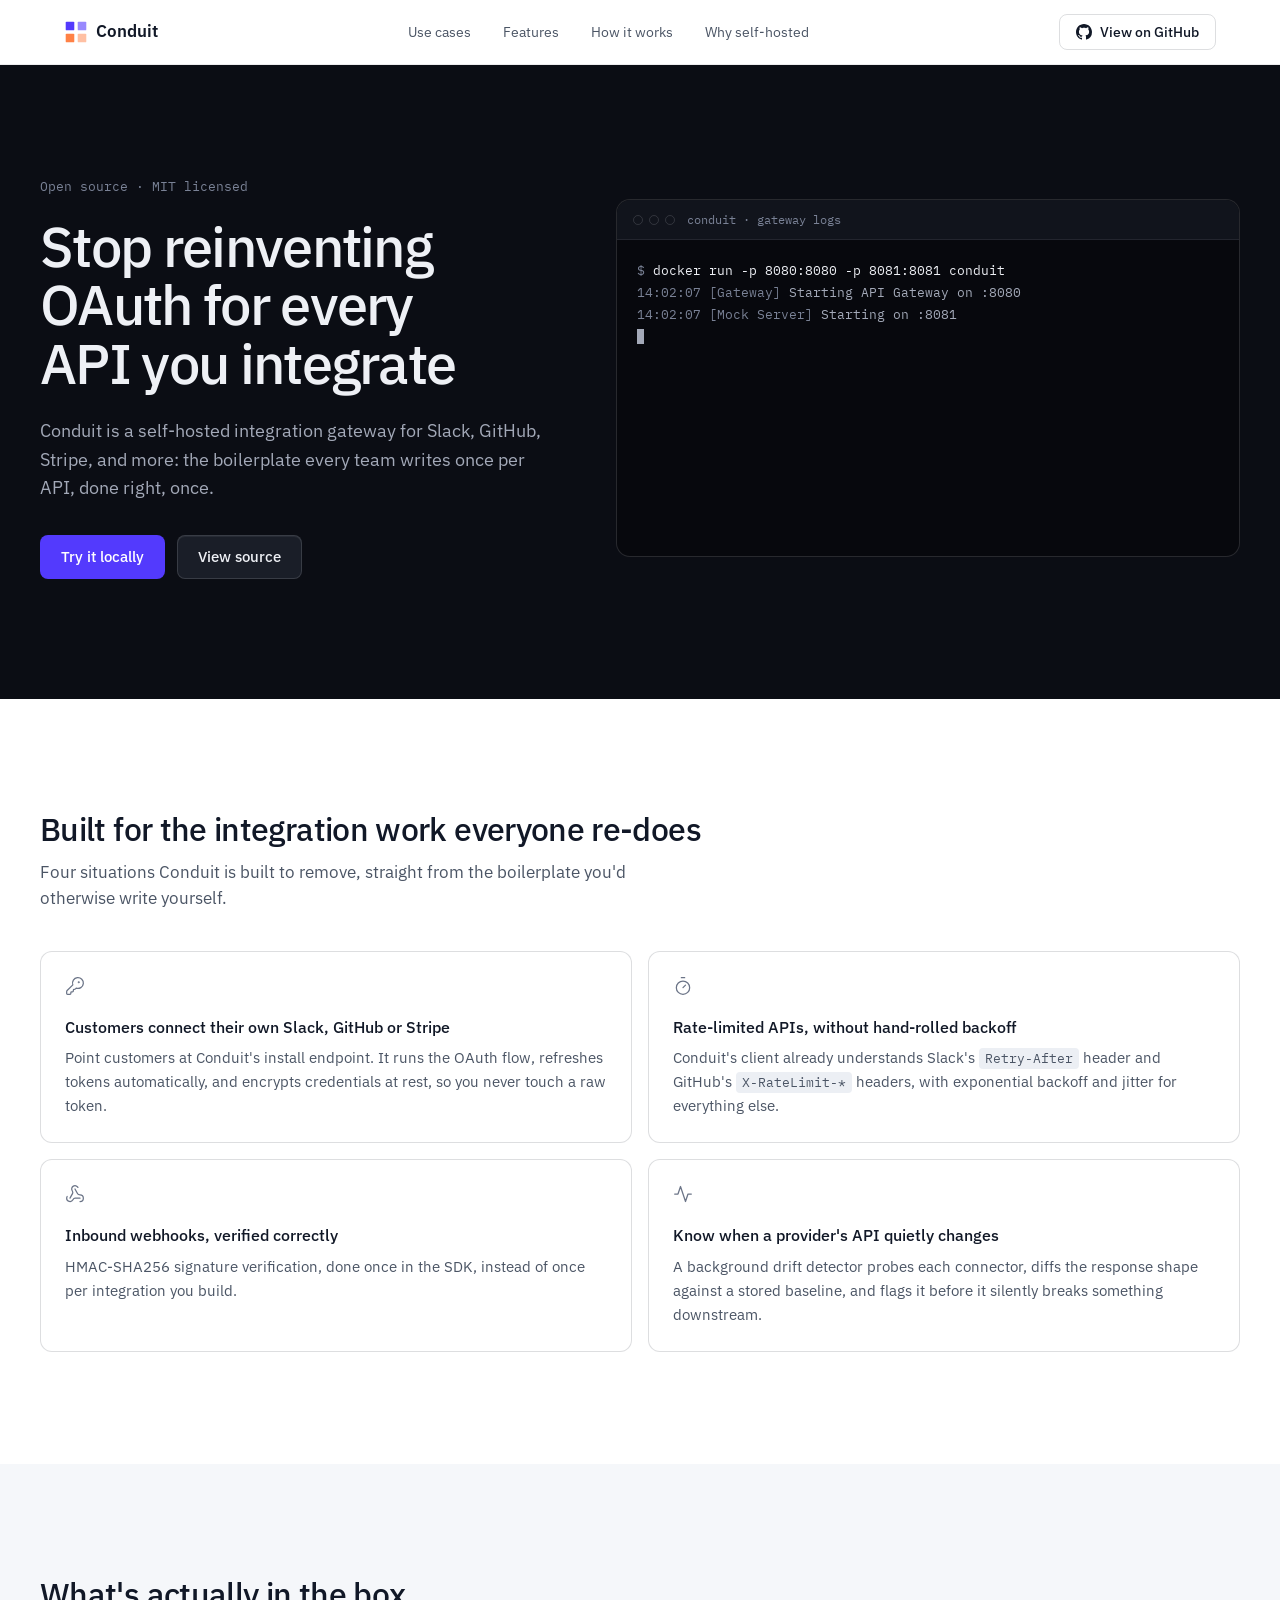
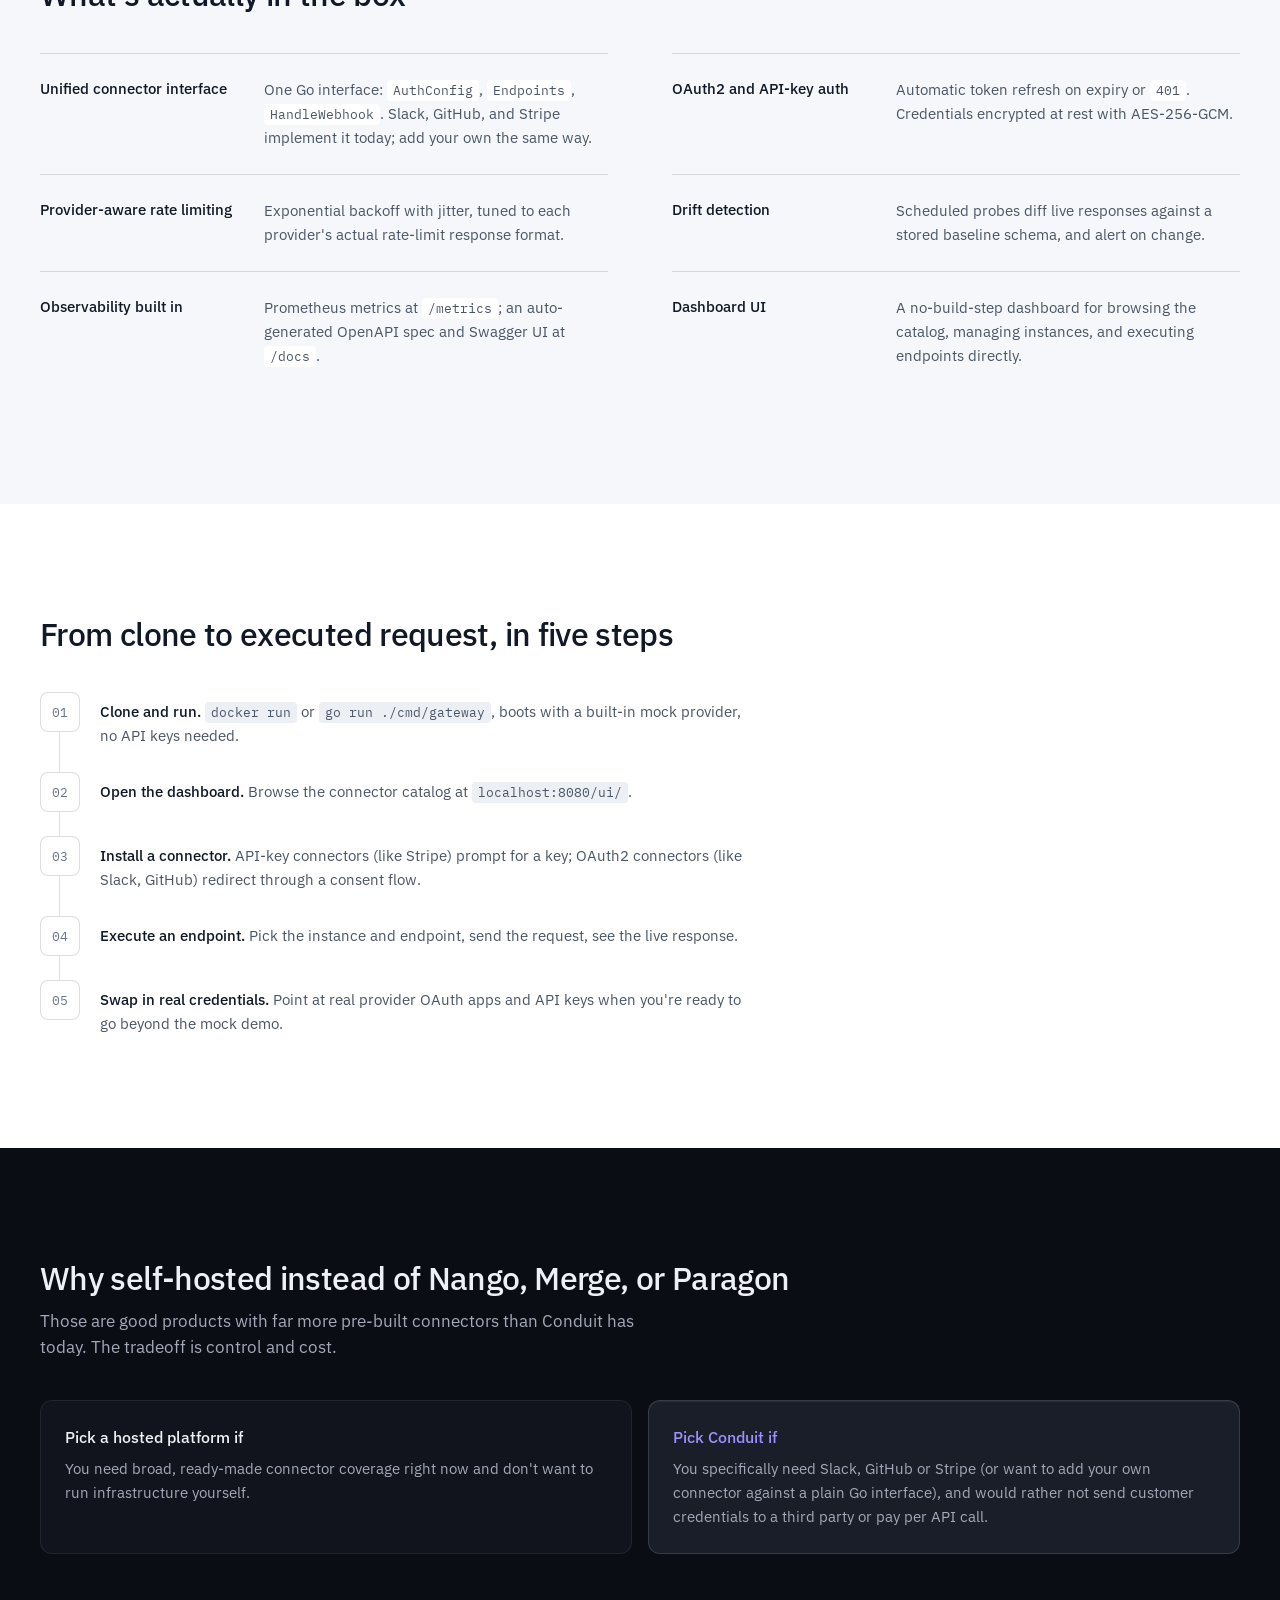
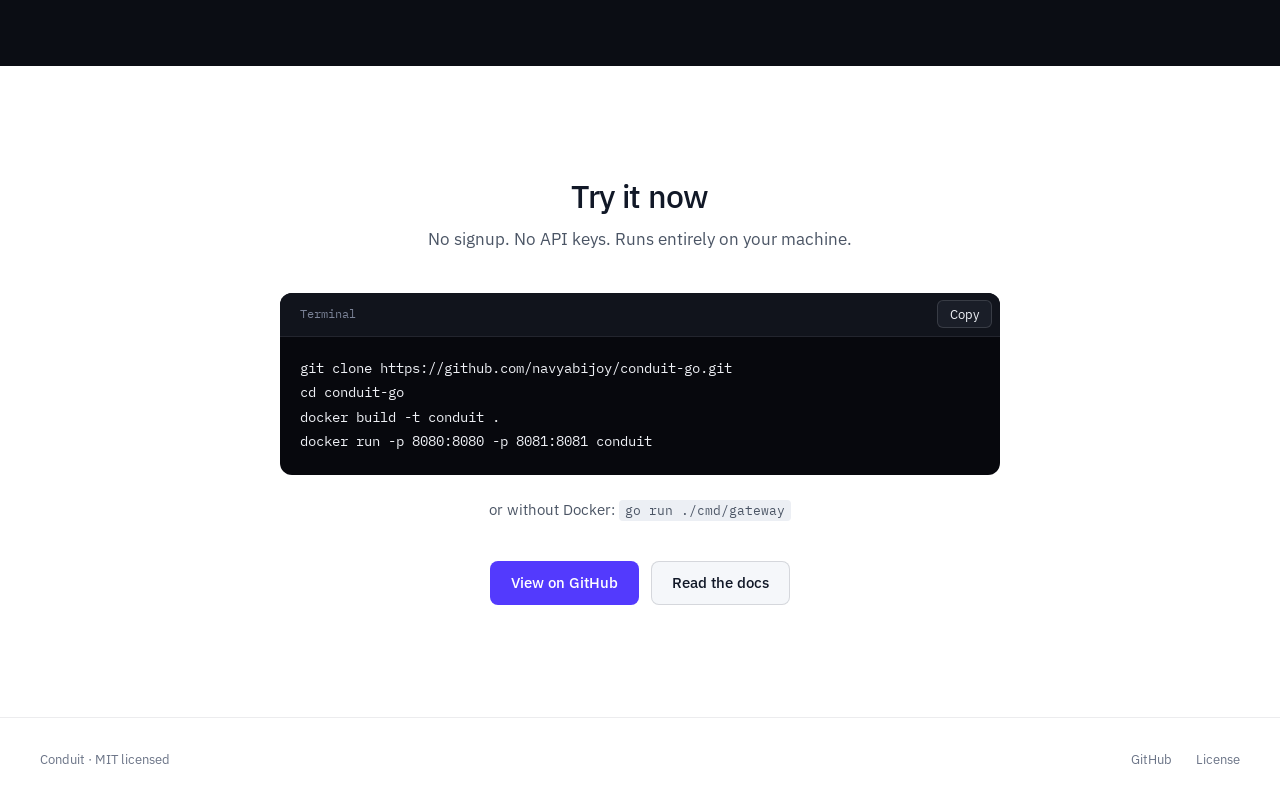
==== commit 376f350f: "refactor: update landing page terminal playback, fonts, and copy" ====
--- a/docs/index.html
+++ b/docs/index.html
@@ -7,12 +7,12 @@
   <meta name="description" content="A self-hosted integration gateway for Slack, GitHub, Stripe, and other third-party APIs. OAuth refresh, encrypted credential storage, and rate-limit handling, done once, run yourself." />
   <link rel="preconnect" href="https://fonts.googleapis.com" />
   <link rel="preconnect" href="https://fonts.gstatic.com" crossorigin />
-  <link href="https://fonts.googleapis.com/css2?family=Inter:wght@400;500;600;700&family=JetBrains+Mono:wght@400;500&display=swap" rel="stylesheet" />
+  <link href="https://fonts.googleapis.com/css2?family=IBM+Plex+Mono:wght@400;500&family=IBM+Plex+Sans:wght@400;500;600&display=swap" rel="stylesheet" />
   <link rel="stylesheet" href="style.css" />
 </head>
 <body>
 
-  <!-- ── Nav ── -->
+  <!-- Nav -->
   <header class="nav">
     <div class="nav-inner">
       <a href="#top" class="nav-brand">
@@ -24,40 +24,37 @@
         </svg>
         Conduit
       </a>
-      <nav class="nav-links">
-        <a href="#use-cases">Use Cases</a>
+      <nav class="nav-links" aria-label="Sections">
+        <a href="#use-cases">Use cases</a>
         <a href="#features">Features</a>
-        <a href="#how-it-works">How it Works</a>
-        <a href="#compare">Why Self-Hosted</a>
+        <a href="#how-it-works">How it works</a>
+        <a href="#compare">Why self-hosted</a>
       </nav>
-      <a href="https://github.com/navyabijoy/conduit-go" class="btn btn-outline nav-cta" target="_blank" rel="noopener">
+      <a href="https://github.com/navyabijoy/conduit-go" class="btn btn-outline btn-sm" target="_blank" rel="noopener">
         <svg viewBox="0 0 16 16" width="16" height="16" fill="currentColor" aria-hidden="true"><path d="M8 0C3.58 0 0 3.58 0 8c0 3.54 2.29 6.53 5.47 7.59.4.07.55-.17.55-.38 0-.19-.01-.82-.01-1.49-2.01.37-2.53-.49-2.69-.94-.09-.23-.48-.94-.82-1.13-.28-.15-.68-.52-.01-.53.63-.01 1.08.58 1.23.82.72 1.21 1.87.87 2.33.66.07-.52.28-.87.51-1.07-1.78-.2-3.64-.89-3.64-3.95 0-.87.31-1.59.82-2.15-.08-.2-.36-1.02.08-2.12 0 0 .67-.21 2.2.82.64-.18 1.32-.27 2-.27.68 0 1.36.09 2 .27 1.53-1.04 2.2-.82 2.2-.82.44 1.1.16 1.92.08 2.12.51.56.82 1.27.82 2.15 0 3.07-1.87 3.75-3.65 3.95.29.25.54.73.54 1.48 0 1.07-.02 1.93-.02 2.2 0 .21.15.46.55.38A8.01 8.01 0 0 0 16 8c0-4.42-3.58-8-8-8Z"/></svg>
         View on GitHub
       </a>
     </div>
   </header>
 
-  <!-- ── Hero ── -->
+  <!-- Hero -->
   <section class="hero" id="top">
     <div class="hero-inner">
       <div class="hero-copy">
-        <span class="badge-pill">Open source · MIT licensed</span>
-        <h1>Stop reinventing OAuth for every API you integrate.</h1>
+        <p class="hero-kicker">Open source · MIT licensed</p>
+        <h1>Stop reinventing OAuth for every API you integrate</h1>
         <p class="hero-sub">Conduit is a self-hosted integration gateway for Slack, GitHub, Stripe, and more: the boilerplate every team writes once per API, done right, once.</p>
         <div class="hero-actions">
-          <a href="#quickstart" class="btn btn-primary">Try it in 30 seconds</a>
+          <a href="#quickstart" class="btn btn-primary">Try it locally</a>
           <a href="https://github.com/navyabijoy/conduit-go" class="btn btn-secondary" target="_blank" rel="noopener">View source</a>
-        </div>
-        <div class="hero-meta">
-          <span>No signup</span><span class="dot">·</span><span>No API keys required to try</span><span class="dot">·</span><span>Runs on your infra</span>
         </div>
       </div>
 
       <div class="hero-visual" aria-hidden="true">
         <div class="terminal">
           <div class="terminal-bar">
-            <span class="dot red"></span><span class="dot yellow"></span><span class="dot green"></span>
-            <span class="terminal-title">conduit - zsh</span>
+            <span class="terminal-dots"><i></i><i></i><i></i></span>
+            <span class="terminal-title">conduit · gateway logs</span>
           </div>
           <pre class="terminal-body"><code id="terminal-code"></code><span class="cursor"></span></pre>
         </div>
@@ -65,29 +62,29 @@
     </div>
   </section>
 
-  <!-- ── Use Cases ── -->
+  <!-- Use Cases -->
   <section class="section" id="use-cases">
     <div class="section-inner">
       <h2>Built for the integration work everyone re-does</h2>
       <p class="section-lead">Four situations Conduit is built to remove, straight from the boilerplate you'd otherwise write yourself.</p>
       <div class="grid grid-2">
-        <div class="feature-card">
-          <div class="feature-icon">🔐</div>
-          <h3>Customers connect their own Slack/GitHub/Stripe</h3>
+        <div class="card">
+          <svg class="card-icon" viewBox="0 0 24 24" fill="none" stroke="currentColor" stroke-width="1.5" stroke-linecap="round" stroke-linejoin="round" aria-hidden="true"><path d="M2.586 17.414A2 2 0 0 0 2 18.828V21a1 1 0 0 0 1 1h3a1 1 0 0 0 1-1v-1a1 1 0 0 1 1-1h1a1 1 0 0 0 1-1v-1a1 1 0 0 1 1-1h.172a2 2 0 0 0 1.414-.586l.814-.814a6.5 6.5 0 1 0-4-4z"/><circle cx="16.5" cy="7.5" r=".5" fill="currentColor"/></svg>
+          <h3>Customers connect their own Slack, GitHub or Stripe</h3>
           <p>Point customers at Conduit's install endpoint. It runs the OAuth flow, refreshes tokens automatically, and encrypts credentials at rest, so you never touch a raw token.</p>
         </div>
-        <div class="feature-card">
-          <div class="feature-icon">⏱</div>
+        <div class="card">
+          <svg class="card-icon" viewBox="0 0 24 24" fill="none" stroke="currentColor" stroke-width="1.5" stroke-linecap="round" stroke-linejoin="round" aria-hidden="true"><line x1="10" x2="14" y1="2" y2="2"/><line x1="12" x2="15" y1="14" y2="11"/><circle cx="12" cy="14" r="8"/></svg>
           <h3>Rate-limited APIs, without hand-rolled backoff</h3>
           <p>Conduit's client already understands Slack's <code>Retry-After</code> header and GitHub's <code>X-RateLimit-*</code> headers, with exponential backoff and jitter for everything else.</p>
         </div>
-        <div class="feature-card">
-          <div class="feature-icon">📡</div>
+        <div class="card">
+          <svg class="card-icon" viewBox="0 0 24 24" fill="none" stroke="currentColor" stroke-width="1.5" stroke-linecap="round" stroke-linejoin="round" aria-hidden="true"><path d="M18 16.98h-5.99c-1.1 0-1.95.94-2.48 1.9A4 4 0 0 1 2 17c.01-.7.2-1.4.57-2"/><path d="m6 17 3.13-5.78c.53-.97.1-2.18-.5-3.1a4 4 0 1 1 6.89-4.06"/><path d="m12 6 3.13 5.73C15.66 12.7 16.9 13 18 13a4 4 0 0 1 0 8"/></svg>
           <h3>Inbound webhooks, verified correctly</h3>
           <p>HMAC-SHA256 signature verification, done once in the SDK, instead of once per integration you build.</p>
         </div>
-        <div class="feature-card">
-          <div class="feature-icon">🩺</div>
+        <div class="card">
+          <svg class="card-icon" viewBox="0 0 24 24" fill="none" stroke="currentColor" stroke-width="1.5" stroke-linecap="round" stroke-linejoin="round" aria-hidden="true"><polyline points="22 12 18 12 15 21 9 3 6 12 2 12"/></svg>
           <h3>Know when a provider's API quietly changes</h3>
           <p>A background drift detector probes each connector, diffs the response shape against a stored baseline, and flags it before it silently breaks something downstream.</p>
         </div>
@@ -95,72 +92,72 @@
     </div>
   </section>
 
-  <!-- ── Features ── -->
+  <!-- Features -->
   <section class="section section-alt" id="features">
     <div class="section-inner">
       <h2>What's actually in the box</h2>
-      <div class="grid grid-3">
-        <div class="feature-card feature-card--flat">
-          <h3>Unified connector interface</h3>
-          <p>One Go interface: <code>AuthConfig</code>, <code>Endpoints</code>, <code>HandleWebhook</code>. Slack, GitHub, and Stripe implement it today; add your own the same way.</p>
+      <dl class="spec-list">
+        <div class="spec">
+          <dt>Unified connector interface</dt>
+          <dd>One Go interface: <code>AuthConfig</code>, <code>Endpoints</code>, <code>HandleWebhook</code>. Slack, GitHub, and Stripe implement it today; add your own the same way.</dd>
         </div>
-        <div class="feature-card feature-card--flat">
-          <h3>OAuth2 + API-key auth</h3>
-          <p>Automatic token refresh on expiry or <code>401</code>. Credentials encrypted at rest with AES-256-GCM.</p>
+        <div class="spec">
+          <dt>OAuth2 and API-key auth</dt>
+          <dd>Automatic token refresh on expiry or <code>401</code>. Credentials encrypted at rest with AES-256-GCM.</dd>
         </div>
-        <div class="feature-card feature-card--flat">
-          <h3>Provider-aware rate limiting</h3>
-          <p>Exponential backoff with jitter, tuned to each provider's actual rate-limit response format.</p>
+        <div class="spec">
+          <dt>Provider-aware rate limiting</dt>
+          <dd>Exponential backoff with jitter, tuned to each provider's actual rate-limit response format.</dd>
         </div>
-        <div class="feature-card feature-card--flat">
-          <h3>Drift detection</h3>
-          <p>Scheduled probes diff live responses against a stored baseline schema, and alert on change.</p>
+        <div class="spec">
+          <dt>Drift detection</dt>
+          <dd>Scheduled probes diff live responses against a stored baseline schema, and alert on change.</dd>
         </div>
-        <div class="feature-card feature-card--flat">
-          <h3>Observability built in</h3>
-          <p>Prometheus metrics at <code>/metrics</code>; an auto-generated OpenAPI spec and Swagger UI at <code>/docs</code>.</p>
+        <div class="spec">
+          <dt>Observability built in</dt>
+          <dd>Prometheus metrics at <code>/metrics</code>; an auto-generated OpenAPI spec and Swagger UI at <code>/docs</code>.</dd>
         </div>
-        <div class="feature-card feature-card--flat">
-          <h3>Dashboard UI</h3>
-          <p>A no-build-step dashboard for browsing the catalog, managing instances, and executing endpoints directly.</p>
+        <div class="spec">
+          <dt>Dashboard UI</dt>
+          <dd>A no-build-step dashboard for browsing the catalog, managing instances, and executing endpoints directly.</dd>
+        </div>
+      </dl>
+    </div>
+  </section>
+
+  <!-- How it Works -->
+  <section class="section" id="how-it-works">
+    <div class="section-inner">
+      <h2>From clone to executed request, in five steps</h2>
+      <ol class="steps">
+        <li><span class="step-num">01</span><div><strong>Clone and run.</strong> <code>docker run</code> or <code>go run ./cmd/gateway</code>, boots with a built-in mock provider, no API keys needed.</div></li>
+        <li><span class="step-num">02</span><div><strong>Open the dashboard.</strong> Browse the connector catalog at <code>localhost:8080/ui/</code>.</div></li>
+        <li><span class="step-num">03</span><div><strong>Install a connector.</strong> API-key connectors (like Stripe) prompt for a key; OAuth2 connectors (like Slack, GitHub) redirect through a consent flow.</div></li>
+        <li><span class="step-num">04</span><div><strong>Execute an endpoint.</strong> Pick the instance and endpoint, send the request, see the live response.</div></li>
+        <li><span class="step-num">05</span><div><strong>Swap in real credentials.</strong> Point at real provider OAuth apps and API keys when you're ready to go beyond the mock demo.</div></li>
+      </ol>
+    </div>
+  </section>
+
+  <!-- Why Self-Hosted -->
+  <section class="section section-dark" id="compare">
+    <div class="section-inner">
+      <h2>Why self-hosted instead of Nango, Merge, or Paragon</h2>
+      <p class="section-lead">Those are good products with far more pre-built connectors than Conduit has today. The tradeoff is control and cost.</p>
+      <div class="grid grid-2">
+        <div class="compare-card">
+          <h3>Pick a hosted platform if</h3>
+          <p>You need broad, ready-made connector coverage right now and don't want to run infrastructure yourself.</p>
+        </div>
+        <div class="compare-card compare-card--ours">
+          <h3>Pick Conduit if</h3>
+          <p>You specifically need Slack, GitHub or Stripe (or want to add your own connector against a plain Go interface), and would rather not send customer credentials to a third party or pay per API call.</p>
         </div>
       </div>
     </div>
   </section>
 
-  <!-- ── How it Works ── -->
-  <section class="section" id="how-it-works">
-    <div class="section-inner">
-      <h2>From clone to executed request, in five steps</h2>
-      <ol class="steps">
-        <li><span class="step-num">1</span><div><strong>Clone and run.</strong> <code>docker run</code> or <code>go run ./cmd/gateway</code>, boots with a built-in mock provider, no API keys needed.</div></li>
-        <li><span class="step-num">2</span><div><strong>Open the dashboard.</strong> Browse the connector catalog at <code>localhost:8080/ui/</code>.</div></li>
-        <li><span class="step-num">3</span><div><strong>Install a connector.</strong> API-key connectors (like Stripe) prompt for a key; OAuth2 connectors (like Slack, GitHub) redirect through a consent flow.</div></li>
-        <li><span class="step-num">4</span><div><strong>Execute an endpoint.</strong> Pick the instance and endpoint, send the request, see the live response.</div></li>
-        <li><span class="step-num">5</span><div><strong>Swap in real credentials.</strong> Point at real provider OAuth apps and API keys when you're ready to go beyond the mock demo.</div></li>
-      </ol>
-    </div>
-  </section>
-
-  <!-- ── Why Self-Hosted ── -->
-  <section class="section section-dark" id="compare">
-    <div class="section-inner">
-      <h2>Why self-hosted instead of Nango, Merge, or Paragon</h2>
-      <p class="section-lead section-lead--dark">Those are good products with far more pre-built connectors than Conduit has today. The tradeoff is control and cost.</p>
-      <div class="grid grid-2">
-        <div class="compare-card">
-          <h3>Pick a hosted platform if…</h3>
-          <p>You need broad, ready-made connector coverage right now and don't want to run infrastructure yourself.</p>
-        </div>
-        <div class="compare-card compare-card--accent">
-          <h3>Pick Conduit if…</h3>
-          <p>You specifically need Slack/GitHub/Stripe (or want to add your own connector against a plain Go interface), and would rather not send customer credentials to a third party or pay per API call.</p>
-        </div>
-      </div>
-    </div>
-  </section>
-
-  <!-- ── Quickstart / CTA ── -->
+  <!-- Quickstart -->
   <section class="section" id="quickstart">
     <div class="section-inner section-inner--narrow">
       <h2>Try it now</h2>
@@ -175,18 +172,18 @@
 docker build -t conduit .
 docker run -p 8080:8080 -p 8081:8081 conduit</code></pre>
       </div>
-      <p class="section-lead" style="margin-top: var(--space-6);">or without Docker: <code>go run ./cmd/gateway</code></p>
-      <div class="hero-actions" style="justify-content:center; margin-top: var(--space-8);">
+      <p class="quickstart-alt">or without Docker: <code>go run ./cmd/gateway</code></p>
+      <div class="hero-actions quickstart-actions">
         <a href="https://github.com/navyabijoy/conduit-go" class="btn btn-primary" target="_blank" rel="noopener">View on GitHub</a>
         <a href="https://github.com/navyabijoy/conduit-go#readme" class="btn btn-secondary" target="_blank" rel="noopener">Read the docs</a>
       </div>
     </div>
   </section>
 
-  <!-- ── Footer ── -->
+  <!-- Footer -->
   <footer class="footer">
     <div class="footer-inner">
-      <span>Conduit &middot; MIT licensed.</span>
+      <span>Conduit · MIT licensed</span>
       <a href="https://github.com/navyabijoy/conduit-go" target="_blank" rel="noopener">GitHub</a>
       <a href="https://github.com/navyabijoy/conduit-go/blob/main/LICENSE" target="_blank" rel="noopener">License</a>
     </div>
--- a/docs/style.css
+++ b/docs/style.css
@@ -1,53 +1,49 @@
-/* ─────────────────────────────────────────────────────────────────────────────
-   Conduit - Landing Page
-   Structure/spacing/hierarchy inspired by DESIGN.md (editorial pacing, pill CTAs,
-   single-accent scarcity, dark hero band); colors are Conduit's own brand
-   (purple #533AFD / orange #FF6118), not Coinbase's.
-───────────────────────────────────────────────────────────────────────────── */
+/* Conduit landing page
+   Ink-tinted neutrals, one accent (brand purple), brand orange reserved for
+   alerts in the terminal. IBM Plex Sans + Plex Mono. 4px spacing grid. */
 
 *, *::before, *::after { box-sizing: border-box; margin: 0; padding: 0; }
 
 :root {
+  /* Accent: brand purple. Light variant for use as ink on dark surfaces. */
   --accent: #533AFD;
-  --accent-hover: #6B52FF;
-  --accent-subtle: rgba(83, 58, 253, 0.08);
-  --accent-border: rgba(83, 58, 253, 0.25);
-  --orange: #FF6118;
-
-  --ink: #0a0b0d;
-  --body: #5b616e;
-  --muted: #7c828a;
-  --hairline: #e4e6ea;
-  --hairline-soft: #eef0f3;
-  --canvas: #ffffff;
-  --surface-soft: #f7f7f8;
-  --surface-dark: #0a0a0f;
-  --surface-dark-elevated: #15151d;
-  --on-dark: #ffffff;
-  --on-dark-soft: #a8acb3;
-
-  --space-2: 8px;
-  --space-3: 12px;
-  --space-4: 16px;
-  --space-5: 20px;
-  --space-6: 24px;
-  --space-8: 32px;
-  --space-10: 40px;
-  --space-section: 96px;
-
-  --radius-sm: 8px;
-  --radius-md: 12px;
-  --radius-lg: 16px;
-  --radius-xl: 24px;
-  --radius-pill: 100px;
-
-  --shadow-soft: 0 4px 16px rgba(10, 10, 15, 0.06);
-  --shadow-dark: 0 20px 60px rgba(0, 0, 0, 0.35);
-
-  --font: "Inter", -apple-system, BlinkMacSystemFont, "Segoe UI", sans-serif;
-  --mono: "JetBrains Mono", "SFMono-Regular", "Fira Mono", monospace;
-
-  --ease-out: cubic-bezier(0.16, 1, 0.3, 1);
+  --accent-hover: #4730e0;
+  --accent-on-dark: #9d8fff;
+  --alert: #ff7a3d;       /* brand orange, tuned for dark */
+  --positive: #4cc38a;
+
+  /* Light ramp (ink) */
+  --page: #ffffff;
+  --page-alt: #f5f7fa;
+  --raised: #eceff4;
+  --text: #111827;
+  --text-2: #4b5565;
+  --text-3: #6b7487;
+  --line: rgba(17, 24, 39, 0.08);
+  --line-strong: rgba(17, 24, 39, 0.14);
+
+  /* Dark ramp (ink) */
+  --d-deep: #07080d;
+  --d-page: #0b0d14;
+  --d-card: #11141c;
+  --d-raised: #1a1e28;
+  --d-text: #eef0f5;
+  --d-text-2: #a3a9b8;
+  --d-text-3: #7a8296;
+  --d-line: rgba(238, 240, 245, 0.08);
+  --d-line-strong: rgba(238, 240, 245, 0.14);
+
+  --radius-sm: 6px;
+  --radius: 8px;
+  --radius-card: 12px;
+  --radius-panel: 14px;
+
+  --font: "IBM Plex Sans", -apple-system, BlinkMacSystemFont, "Segoe UI", sans-serif;
+  --mono: "IBM Plex Mono", "SFMono-Regular", ui-monospace, monospace;
+
+  --ease: cubic-bezier(0.22, 1, 0.36, 1);
+  --page-max: 1200px;
+  --gutter: 24px;
 }
 
 @media (prefers-reduced-motion: reduce) {
@@ -59,24 +55,26 @@
   }
 }
 
-html { scroll-behavior: smooth; }
+html { scroll-behavior: smooth; scroll-padding-top: 64px; }
 
 body {
   font-family: var(--font);
-  color: var(--ink);
-  background: var(--canvas);
+  font-size: 15px;
+  color: var(--text);
+  background: var(--page);
   -webkit-font-smoothing: antialiased;
   -moz-osx-font-smoothing: grayscale;
   line-height: 1.5;
 }
 
 a { color: inherit; text-decoration: none; }
+
 code {
   font-family: var(--mono);
   font-size: 0.875em;
-  background: var(--hairline-soft);
+  background: var(--raised);
   padding: 2px 6px;
-  border-radius: 6px;
+  border-radius: 4px;
 }
 
 a:focus-visible, button:focus-visible {
@@ -85,184 +83,158 @@
   border-radius: 4px;
 }
 
-/* ─── Nav ──────────────────────────────────────────────────────────────────── */
+/* Nav */
 .nav {
   position: sticky;
   top: 0;
   z-index: 100;
-  background: rgba(255, 255, 255, 0.85);
-  backdrop-filter: blur(10px);
-  border-bottom: 1px solid var(--hairline);
+  background: var(--page);
+  border-bottom: 1px solid var(--line);
 }
 .nav-inner {
-  max-width: 1200px;
+  max-width: var(--page-max);
   margin: 0 auto;
   height: 64px;
-  padding: 0 var(--space-6);
+  padding: 0 var(--gutter);
   display: flex;
   align-items: center;
   justify-content: space-between;
-  gap: var(--space-6);
+  gap: 24px;
 }
 .nav-brand {
   display: flex;
   align-items: center;
-  gap: var(--space-2);
-  font-weight: 700;
-  font-size: 1.0625rem;
-  letter-spacing: -0.02em;
+  gap: 8px;
+  font-weight: 600;
+  font-size: 17px;
 }
 .nav-logo { width: 24px; height: 24px; }
 .nav-links {
   display: flex;
-  gap: var(--space-6);
-  font-size: 0.875rem;
-  font-weight: 500;
-  color: var(--body);
-}
-.nav-links a { transition: color 0.15s; }
-.nav-links a:hover { color: var(--ink); }
-.nav-cta { flex-shrink: 0; }
+  gap: 32px;
+  font-size: 14px;
+  color: var(--text-2);
+}
+.nav-links a { transition: color 150ms var(--ease); }
+.nav-links a:hover { color: var(--text); }
 
 @media (max-width: 860px) {
   .nav-links { display: none; }
 }
 
-/* ─── Buttons ──────────────────────────────────────────────────────────────── */
+/* Buttons */
 .btn {
   display: inline-flex;
   align-items: center;
   justify-content: center;
-  gap: var(--space-2);
+  gap: 8px;
   height: 44px;
-  padding: 0 var(--space-5);
-  border-radius: var(--radius-pill);
-  font-size: 0.9375rem;
-  font-weight: 600;
-  letter-spacing: -0.01em;
+  padding: 0 20px;
+  border-radius: var(--radius);
+  font-size: 15px;
+  font-weight: 500;
   border: 1px solid transparent;
   cursor: pointer;
-  transition: transform 0.15s var(--ease-out), box-shadow 0.15s, background 0.15s, border-color 0.15s;
   white-space: nowrap;
-}
-.btn-primary {
-  background: var(--accent);
-  color: #fff;
-  box-shadow: 0 4px 14px rgba(83, 58, 253, 0.35);
-}
-.btn-primary:hover { background: var(--accent-hover); transform: translateY(-1px); }
-.btn-secondary {
-  background: var(--surface-soft);
-  color: var(--ink);
-  border-color: var(--hairline);
-}
-.btn-secondary:hover { border-color: var(--body); }
-.btn-outline {
-  background: transparent;
-  color: var(--ink);
-  border-color: var(--hairline);
-}
-.btn-outline:hover { border-color: var(--body); background: var(--surface-soft); }
-
-/* ─── Hero ─────────────────────────────────────────────────────────────────── */
+  transition: background-color 150ms var(--ease), border-color 150ms var(--ease), color 150ms var(--ease), transform 120ms var(--ease);
+}
+.btn:active { transform: scale(0.98); }
+.btn-sm { height: 36px; padding: 0 16px; font-size: 14px; }
+.btn-primary { background: var(--accent); color: #fff; }
+.btn-primary:hover { background: var(--accent-hover); }
+.btn-secondary { background: var(--page-alt); color: var(--text); border-color: var(--line-strong); }
+.btn-secondary:hover { background: var(--raised); }
+.btn-outline { background: transparent; color: var(--text); border-color: var(--line-strong); }
+.btn-outline:hover { background: var(--page-alt); }
+
+/* Hero */
 .hero {
-  background: var(--surface-dark);
-  color: var(--on-dark);
-  padding: var(--space-section) var(--space-6);
+  background: var(--d-page);
+  color: var(--d-text);
+  padding: 112px var(--gutter) 120px;
+  display: flex;
+  align-items: center;
   overflow: hidden;
 }
 .hero-inner {
-  max-width: 1200px;
+  width: 100%;
+  max-width: var(--page-max);
   margin: 0 auto;
   display: grid;
-  grid-template-columns: 1.1fr 0.9fr;
-  gap: var(--space-10);
-  align-items: center;
-}
-.hero-copy {
-  animation: fadeUp 0.6s var(--ease-out) backwards;
-}
-.badge-pill {
-  display: inline-flex;
-  align-items: center;
-  font-size: 0.75rem;
-  font-weight: 600;
-  letter-spacing: 0.04em;
-  text-transform: uppercase;
-  background: rgba(255, 255, 255, 0.08);
-  border: 1px solid rgba(255, 255, 255, 0.14);
-  color: var(--on-dark-soft);
-  padding: 6px 14px;
-  border-radius: var(--radius-pill);
-  margin-bottom: var(--space-5);
+  grid-template-columns: minmax(0, 1fr) minmax(0, 1.2fr);
+  gap: 56px;
+  align-items: center;
+  animation: rise 400ms var(--ease) backwards;
+}
+.hero-kicker {
+  font-family: var(--mono);
+  font-size: 13px;
+  color: var(--d-text-3);
+  margin-bottom: 20px;
 }
 .hero h1 {
-  font-size: 2.75rem;
-  font-weight: 600;
-  line-height: 1.12;
-  letter-spacing: -0.02em;
-  margin-bottom: var(--space-5);
+  font-size: 56px;
+  font-weight: 500;
+  line-height: 1.05;
+  letter-spacing: -0.03em;
+  margin-bottom: 24px;
+  text-wrap: balance;
 }
 .hero-sub {
-  font-size: 1.125rem;
-  color: var(--on-dark-soft);
+  font-size: 18px;
+  color: var(--d-text-2);
   line-height: 1.6;
-  max-width: 560px;
-  margin-bottom: var(--space-8);
-}
-.hero-actions { display: flex; gap: var(--space-3); flex-wrap: wrap; }
-.hero .btn-secondary { background: rgba(255,255,255,0.06); color: var(--on-dark); border-color: rgba(255,255,255,0.16); }
-.hero .btn-secondary:hover { border-color: rgba(255,255,255,0.35); }
-.hero-meta {
-  margin-top: var(--space-6);
-  display: flex;
-  gap: var(--space-2);
-  align-items: center;
-  font-size: 0.8125rem;
-  color: var(--on-dark-soft);
-  flex-wrap: wrap;
-}
-.hero-meta .dot { opacity: 0.5; }
-
-.hero-visual {
-  animation: fadeUp 0.6s var(--ease-out) 0.1s backwards;
-}
+  max-width: 36rem;
+  margin-bottom: 32px;
+}
+.hero-actions { display: flex; gap: 12px; flex-wrap: wrap; }
+.hero .btn-secondary {
+  background: var(--d-raised);
+  color: var(--d-text);
+  border-color: var(--d-line-strong);
+  box-shadow: inset 0 1px 0 rgba(255, 255, 255, 0.06);
+}
+.hero .btn-secondary:hover { background: #222736; }
+.hero a:focus-visible { outline-color: var(--accent-on-dark); }
+
+/* Terminal: the hero moment */
 .terminal {
-  background: var(--surface-dark-elevated);
-  border: 1px solid rgba(255,255,255,0.1);
-  border-radius: var(--radius-lg);
-  box-shadow: var(--shadow-dark);
+  background: var(--d-deep);
+  border: 1px solid var(--d-line-strong);
+  border-radius: var(--radius-panel);
   overflow: hidden;
 }
 .terminal-bar {
   display: flex;
   align-items: center;
-  gap: 6px;
-  padding: var(--space-3) var(--space-4);
-  border-bottom: 1px solid rgba(255,255,255,0.08);
-}
-.terminal-bar .dot { width: 10px; height: 10px; border-radius: 50%; }
-.terminal-bar .dot.red { background: #ff5f56; }
-.terminal-bar .dot.yellow { background: #ffbd2e; }
-.terminal-bar .dot.green { background: #27c93f; }
+  gap: 12px;
+  height: 40px;
+  padding: 0 16px;
+  background: var(--d-card);
+  border-bottom: 1px solid var(--d-line);
+}
+.terminal-dots { display: flex; gap: 6px; }
+.terminal-dots i {
+  width: 10px;
+  height: 10px;
+  border-radius: 50%;
+  border: 1px solid var(--d-line-strong);
+}
 .terminal-title {
-  margin-left: var(--space-3);
-  font-size: 0.75rem;
-  color: var(--on-dark-soft);
+  font-family: var(--mono);
+  font-size: 12px;
+  color: var(--d-text-3);
 }
 .terminal-body {
-  padding: var(--space-5);
-  font-family: var(--mono);
-  font-size: 0.8125rem;
-  line-height: 1.8;
-  color: #d6e2ff;
-  min-height: 220px;
+  padding: 20px;
+  font-family: var(--mono);
+  font-size: 12.5px;
+  line-height: 1.75;
+  color: var(--d-text-2);
+  min-height: 316px;
   white-space: pre-wrap;
   word-break: break-word;
 }
-/* Reset the global inline-code style (background/padding/radius) for the
-   terminal transcript — that styling is meant for prose snippets like
-   <code>AuthConfig</code>, not this multi-line block. */
 .terminal-body code {
   background: none;
   padding: 0;
@@ -270,169 +242,227 @@
   font-size: inherit;
   color: inherit;
 }
-.terminal-body .prompt { color: #8fb8ff; }
+.terminal-body .line { display: block; padding-left: 9ch; text-indent: -9ch; }
+.terminal-body .line.cmd { padding-left: 0; text-indent: 0; color: var(--d-text); }
+.terminal-body .line.gap { height: 12px; }
+.terminal-body .t { color: var(--d-text-3); }
+.terminal-body .tag { color: var(--d-text-3); }
+.terminal-body .ps { color: var(--d-text-3); }
+.terminal-body .hl-accent { color: var(--accent-on-dark); }
+.terminal-body .hl-ok { color: var(--positive); }
+.terminal-body .hl-alert { color: var(--alert); }
 .cursor {
   display: inline-block;
   width: 7px;
   height: 15px;
-  background: var(--accent);
-  vertical-align: -2px;
-  animation: blink 1s step-end infinite;
-}
-@keyframes blink { 50% { opacity: 0; } }
-@keyframes fadeUp {
-  from { opacity: 0; transform: translateY(10px); }
+  background: var(--d-text-2);
+  vertical-align: -3px;
+}
+
+@keyframes rise {
+  from { opacity: 0; transform: translateY(8px); }
   to   { opacity: 1; transform: translateY(0); }
 }
 
-@media (max-width: 900px) {
-  .hero-inner { grid-template-columns: 1fr; }
-  .hero h1 { font-size: 2.1rem; }
-}
-
-/* ─── Sections ─────────────────────────────────────────────────────────────── */
-.section { padding: var(--space-section) var(--space-6); }
-.section-alt { background: var(--surface-soft); }
-.section-dark { background: var(--surface-dark); color: var(--on-dark); }
-.section-inner { max-width: 1200px; margin: 0 auto; }
+@media (max-width: 960px) {
+  .hero { padding: 64px var(--gutter); min-height: 0; }
+  .hero-inner { grid-template-columns: minmax(0, 1fr); gap: 48px; }
+  .hero h1 { font-size: 40px; }
+  .terminal-body { font-size: 11.5px; padding: 16px; min-height: 0; }
+}
+
+/* Sections */
+.section { padding: 112px var(--gutter); }
+.section-alt { background: var(--page-alt); }
+.section-dark { background: var(--d-page); color: var(--d-text); }
+.section-inner { max-width: var(--page-max); margin: 0 auto; }
 .section-inner--narrow { max-width: 720px; text-align: center; }
 
 .section h2 {
-  font-size: 2rem;
-  font-weight: 600;
+  font-size: 32px;
+  font-weight: 500;
+  line-height: 1.15;
   letter-spacing: -0.02em;
-  margin-bottom: var(--space-3);
+  margin-bottom: 12px;
+  text-wrap: balance;
 }
 .section-lead {
-  font-size: 1.0625rem;
-  color: var(--body);
-  max-width: 640px;
-  margin-bottom: var(--space-8);
-}
-.section-lead--dark { color: var(--on-dark-soft); }
-
-/* ─── Grids & Cards ────────────────────────────────────────────────────────── */
-.grid { display: grid; gap: var(--space-5); }
-.grid-2 { grid-template-columns: repeat(2, 1fr); }
-.grid-3 { grid-template-columns: repeat(3, 1fr); }
+  font-size: 17px;
+  color: var(--text-2);
+  max-width: 40rem;
+  margin-bottom: 40px;
+}
+.section-inner--narrow .section-lead { margin-left: auto; margin-right: auto; }
+.section-dark .section-lead { color: var(--d-text-2); }
+#features h2, #how-it-works h2 { margin-bottom: 40px; }
+
 @media (max-width: 860px) {
-  .grid-2, .grid-3 { grid-template-columns: 1fr; }
-}
-
-.feature-card {
-  background: var(--canvas);
-  border: 1px solid var(--hairline);
-  border-radius: var(--radius-xl);
-  padding: var(--space-8);
-  box-shadow: var(--shadow-soft);
-  transition: transform 0.2s var(--ease-out), box-shadow 0.2s;
-}
-/* Content is visible by default; JS opts individual cards into a pre-reveal
-   hidden state (see app.js) only for cards it can guarantee it will animate
-   back in. This avoids permanently-invisible content if IntersectionObserver
-   never fires (slow scroll, crawlers, screenshot tools). */
-.feature-card.pre-reveal { opacity: 0; transform: translateY(10px); }
-.feature-card.in-view {
-  animation: fadeUp 0.5s var(--ease-out) forwards;
-}
-.feature-card:hover { transform: translateY(-3px); box-shadow: 0 10px 30px rgba(10,10,15,0.1); }
-.feature-icon { font-size: 1.75rem; margin-bottom: var(--space-4); }
-.feature-card h3 { font-size: 1.0625rem; font-weight: 600; margin-bottom: var(--space-2); letter-spacing: -0.01em; }
-.feature-card p { color: var(--body); font-size: 0.9375rem; line-height: 1.6; }
-
-.feature-card--flat { padding: var(--space-6); box-shadow: none; }
-
-.compare-card {
-  background: rgba(255,255,255,0.04);
-  border: 1px solid rgba(255,255,255,0.1);
-  border-radius: var(--radius-xl);
-  padding: var(--space-8);
-}
-.compare-card h3 { font-size: 1.0625rem; font-weight: 600; margin-bottom: var(--space-3); }
-.compare-card p { color: var(--on-dark-soft); font-size: 0.9375rem; line-height: 1.6; }
-.compare-card--accent { border-color: var(--accent-border); background: rgba(83,58,253,0.1); }
-
-/* ─── Steps ────────────────────────────────────────────────────────────────── */
-.steps { list-style: none; display: flex; flex-direction: column; gap: var(--space-6); max-width: 720px; }
-.steps li { display: flex; gap: var(--space-5); align-items: flex-start; }
+  .section { padding: 80px var(--gutter); }
+  .section h2 { font-size: 28px; }
+}
+
+/* Grids & cards */
+.grid { display: grid; gap: 16px; }
+.grid-2 { grid-template-columns: repeat(2, minmax(0, 1fr)); }
+@media (max-width: 860px) {
+  .grid-2 { grid-template-columns: minmax(0, 1fr); }
+}
+
+.card {
+  background: var(--page);
+  border: 1px solid var(--line-strong);
+  border-radius: var(--radius-card);
+  padding: 24px;
+}
+.card-icon {
+  width: 20px;
+  height: 20px;
+  color: var(--text-3);
+  margin-bottom: 20px;
+  display: block;
+}
+.card h3 { font-size: 16px; font-weight: 500; line-height: 1.4; margin-bottom: 8px; }
+.card p { color: var(--text-2); font-size: 15px; line-height: 1.6; }
+
+/* Feature spec list */
+.spec-list {
+  display: grid;
+  grid-template-columns: repeat(2, minmax(0, 1fr));
+  column-gap: 64px;
+}
+.spec {
+  display: grid;
+  grid-template-columns: 200px minmax(0, 1fr);
+  gap: 24px;
+  padding: 24px 0;
+  border-top: 1px solid var(--line-strong);
+}
+.spec dt { font-weight: 500; font-size: 15px; }
+.spec dd { color: var(--text-2); font-size: 15px; line-height: 1.6; }
+.spec code { background: var(--page); }
+@media (max-width: 1080px) {
+  .spec { grid-template-columns: minmax(0, 1fr); gap: 4px; }
+}
+@media (max-width: 720px) {
+  .spec-list { grid-template-columns: minmax(0, 1fr); }
+}
+
+/* Steps: one conduit rail, steps hang off it as ports */
+.steps {
+  list-style: none;
+  max-width: 720px;
+  position: relative;
+}
+.steps::before {
+  content: "";
+  position: absolute;
+  left: 19px;
+  top: 20px;
+  bottom: 20px;
+  width: 1px;
+  background: var(--line-strong);
+}
+.steps li {
+  position: relative;
+  display: flex;
+  gap: 20px;
+  align-items: flex-start;
+}
+.steps li + li { margin-top: 24px; }
 .step-num {
   flex-shrink: 0;
-  width: 32px;
-  height: 32px;
-  border-radius: 50%;
-  background: var(--accent-subtle);
-  color: var(--accent);
-  border: 1px solid var(--accent-border);
+  width: 40px;
+  height: 40px;
+  border-radius: var(--radius);
+  background: var(--page);
+  border: 1px solid var(--line-strong);
+  color: var(--text-3);
   display: flex;
   align-items: center;
   justify-content: center;
-  font-weight: 600;
-  font-size: 0.875rem;
-}
-.steps li div { color: var(--body); font-size: 0.9375rem; line-height: 1.6; padding-top: 4px; }
-.steps li strong { color: var(--ink); }
-
-/* ─── Code block ───────────────────────────────────────────────────────────── */
+  font-family: var(--mono);
+  font-size: 13px;
+  font-variant-numeric: tabular-nums;
+}
+.steps li div { color: var(--text-2); font-size: 15px; line-height: 1.6; padding-top: 8px; }
+.steps li strong { color: var(--text); font-weight: 500; }
+
+/* Compare */
+.compare-card {
+  background: var(--d-card);
+  border: 1px solid var(--d-line);
+  border-radius: var(--radius-card);
+  padding: 24px;
+}
+.compare-card h3 { font-size: 16px; font-weight: 500; margin-bottom: 8px; }
+.compare-card p { color: var(--d-text-2); font-size: 15px; line-height: 1.6; }
+.compare-card--ours {
+  background: var(--d-raised);
+  border-color: var(--d-line-strong);
+  box-shadow: inset 0 1px 0 rgba(255, 255, 255, 0.06);
+}
+.compare-card--ours h3 { color: var(--accent-on-dark); }
+
+/* Code block */
 .code-block {
-  background: var(--surface-dark);
-  border-radius: var(--radius-lg);
+  background: var(--d-deep);
+  border-radius: var(--radius-card);
   overflow: hidden;
   text-align: left;
-  box-shadow: var(--shadow-soft);
 }
 .code-block-header {
   display: flex;
   justify-content: space-between;
   align-items: center;
-  padding: var(--space-3) var(--space-5);
-  border-bottom: 1px solid rgba(255,255,255,0.08);
-  color: var(--on-dark-soft);
-  font-size: 0.75rem;
-  font-weight: 600;
-  text-transform: uppercase;
-  letter-spacing: 0.05em;
+  height: 44px;
+  padding: 0 8px 0 20px;
+  background: var(--d-card);
+  border-bottom: 1px solid var(--d-line);
+  color: var(--d-text-3);
+  font-family: var(--mono);
+  font-size: 12px;
 }
 .copy-btn {
-  background: rgba(255,255,255,0.08);
-  border: 1px solid rgba(255,255,255,0.14);
-  color: var(--on-dark);
+  height: 28px;
+  background: var(--d-raised);
+  border: 1px solid var(--d-line-strong);
+  color: var(--d-text);
   border-radius: var(--radius-sm);
-  padding: 4px 10px;
-  font-size: 0.75rem;
-  font-weight: 600;
+  padding: 0 12px;
+  font-family: var(--font);
+  font-size: 13px;
   cursor: pointer;
-  transition: background 0.15s;
-  text-transform: none;
-  letter-spacing: 0;
-}
-.copy-btn:hover { background: rgba(255,255,255,0.16); }
-.code-block pre {
-  padding: var(--space-5);
-  margin: 0;
-  overflow-x: auto;
-}
+  transition: background-color 150ms var(--ease);
+}
+.copy-btn:hover { background: #222736; }
+.copy-btn:focus-visible { outline-color: var(--accent-on-dark); }
+.code-block pre { padding: 20px; margin: 0; overflow-x: auto; }
 .code-block code {
   background: none;
   padding: 0;
-  font-size: 0.875rem;
-  color: #d6e2ff;
+  font-size: 14px;
+  color: var(--d-text);
   line-height: 1.7;
 }
 
-/* ─── Footer ───────────────────────────────────────────────────────────────── */
+.quickstart-alt { margin-top: 24px; color: var(--text-2); font-size: 15px; }
+.quickstart-actions { justify-content: center; margin-top: 40px; }
+
+/* Footer */
 .footer {
-  border-top: 1px solid var(--hairline);
-  padding: var(--space-8) var(--space-6);
+  border-top: 1px solid var(--line);
+  padding: 32px var(--gutter);
 }
 .footer-inner {
-  max-width: 1200px;
+  max-width: var(--page-max);
   margin: 0 auto;
   display: flex;
-  gap: var(--space-6);
-  align-items: center;
-  color: var(--muted);
-  font-size: 0.8125rem;
+  gap: 24px;
+  align-items: center;
+  color: var(--text-3);
+  font-size: 13px;
   flex-wrap: wrap;
 }
-.footer-inner a { transition: color 0.15s; }
-.footer-inner a:hover { color: var(--ink); }
+.footer-inner span { margin-right: auto; }
+.footer-inner a { transition: color 150ms var(--ease); }
+.footer-inner a:hover { color: var(--text); }
